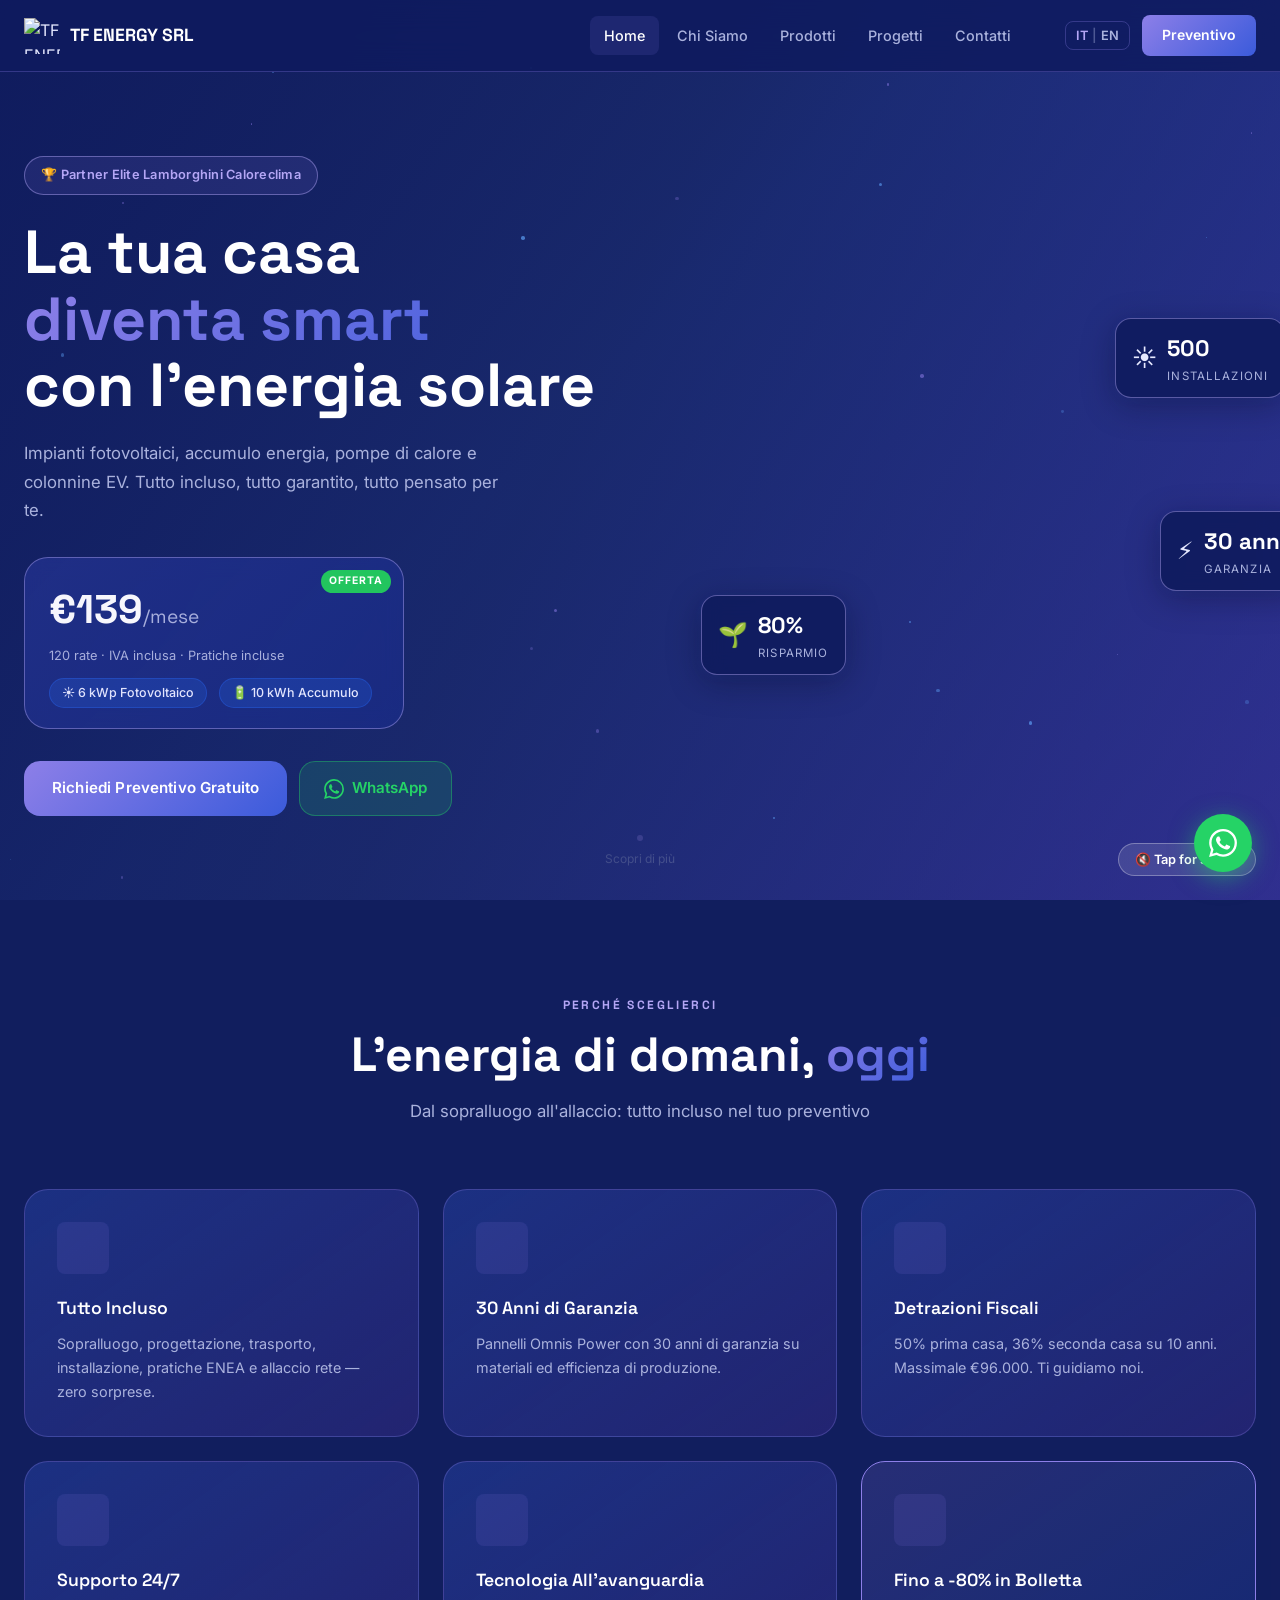
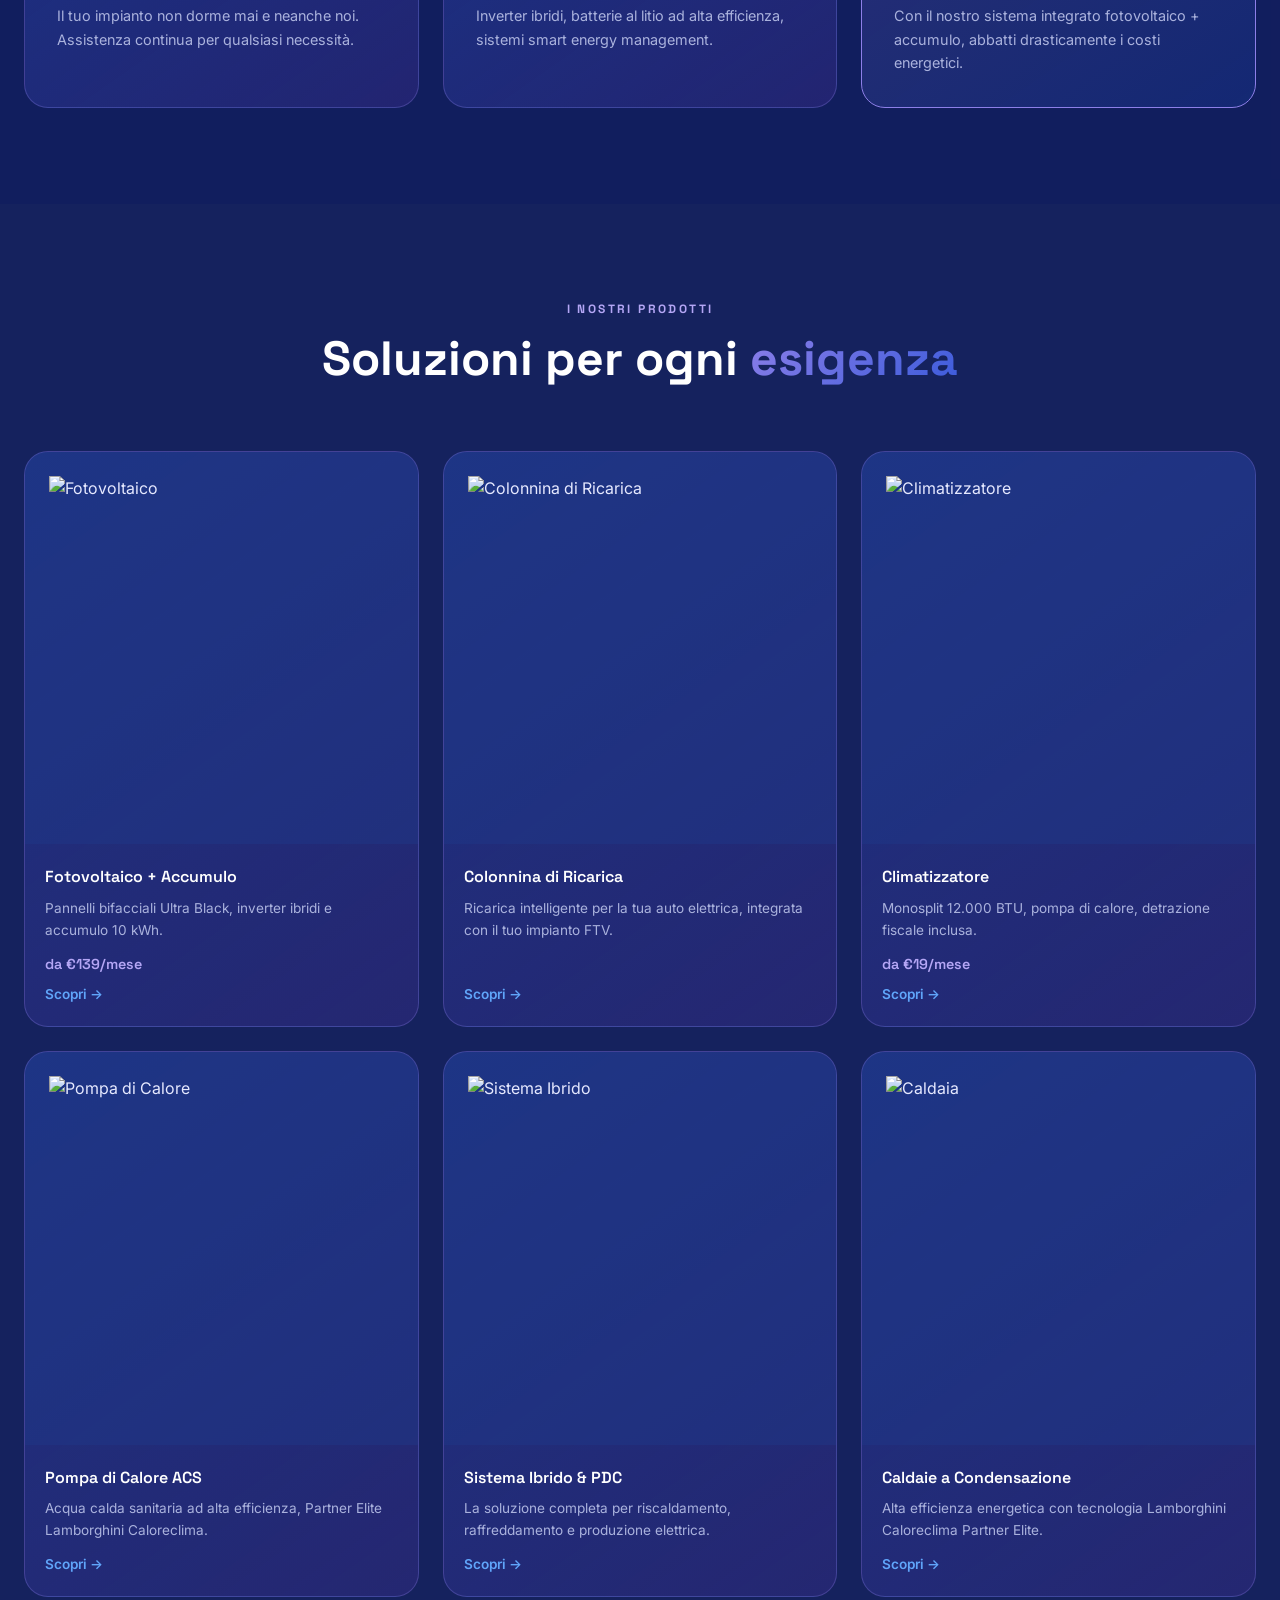
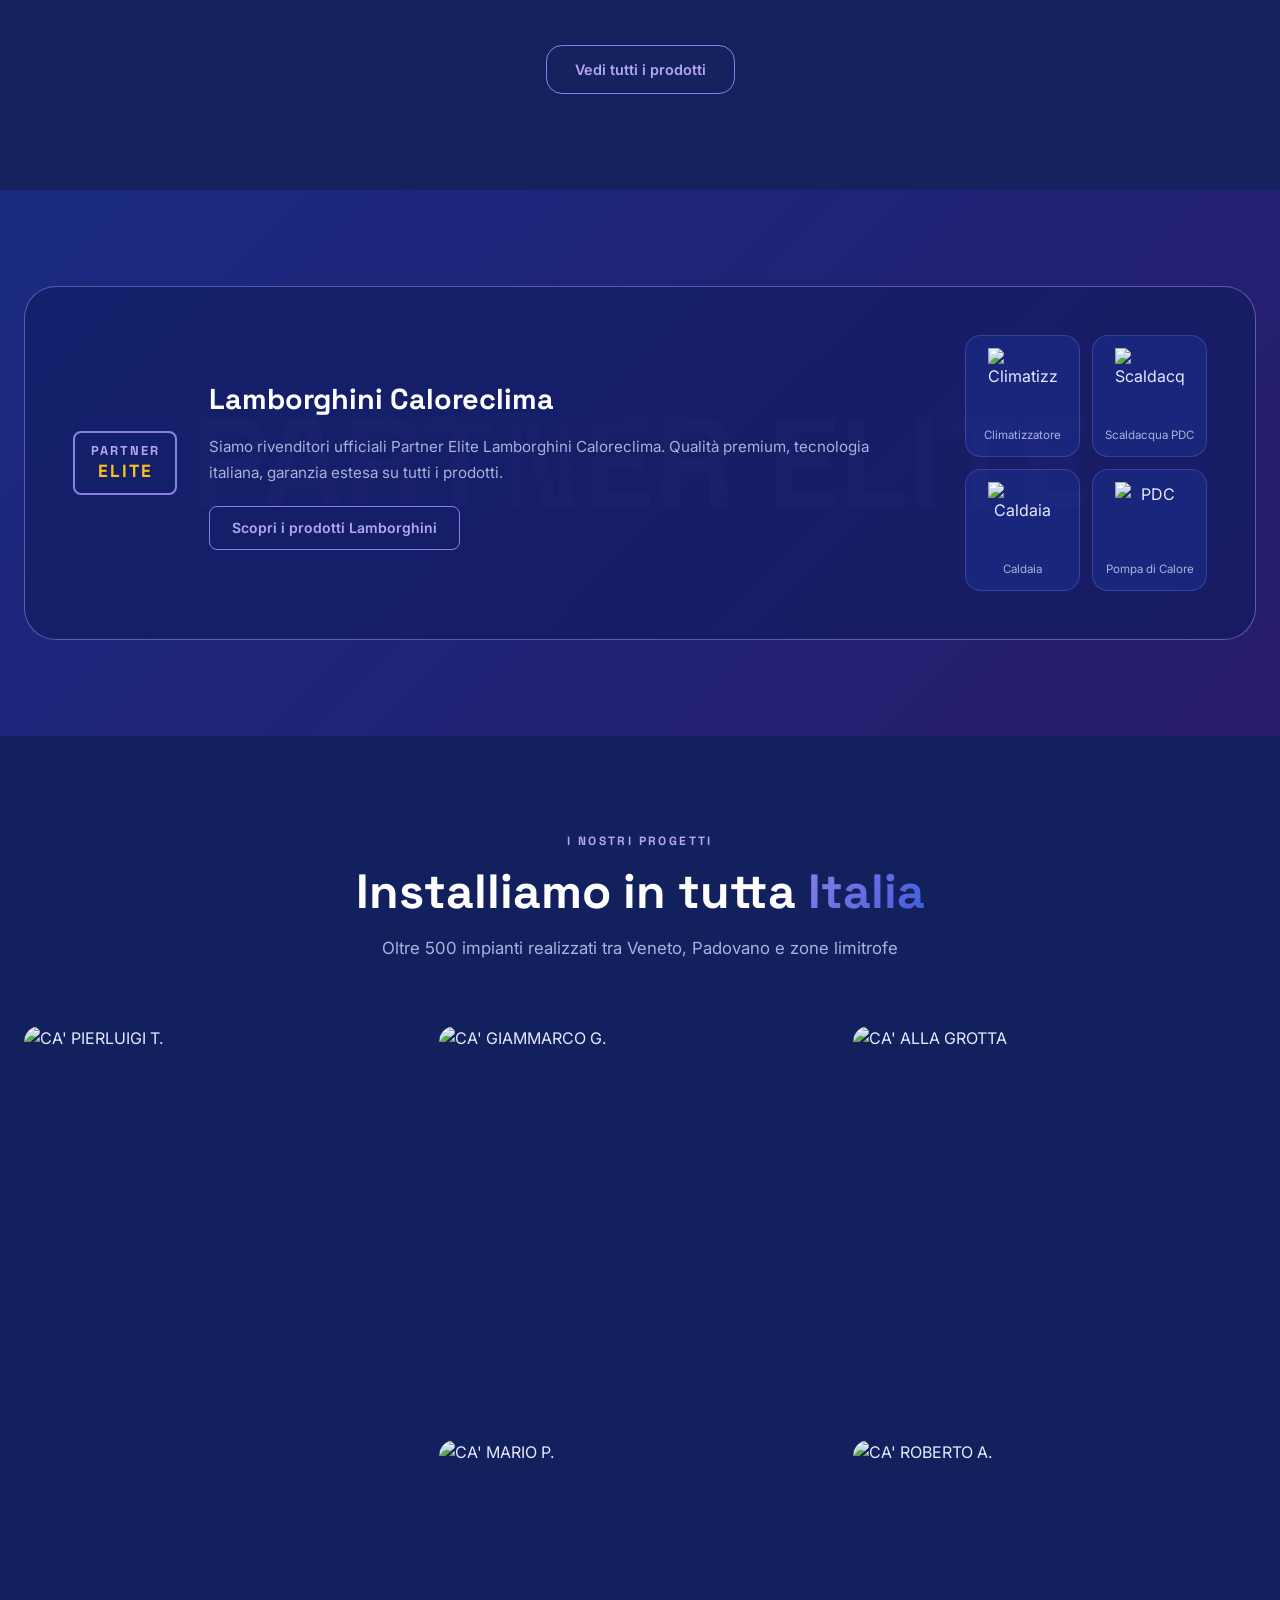
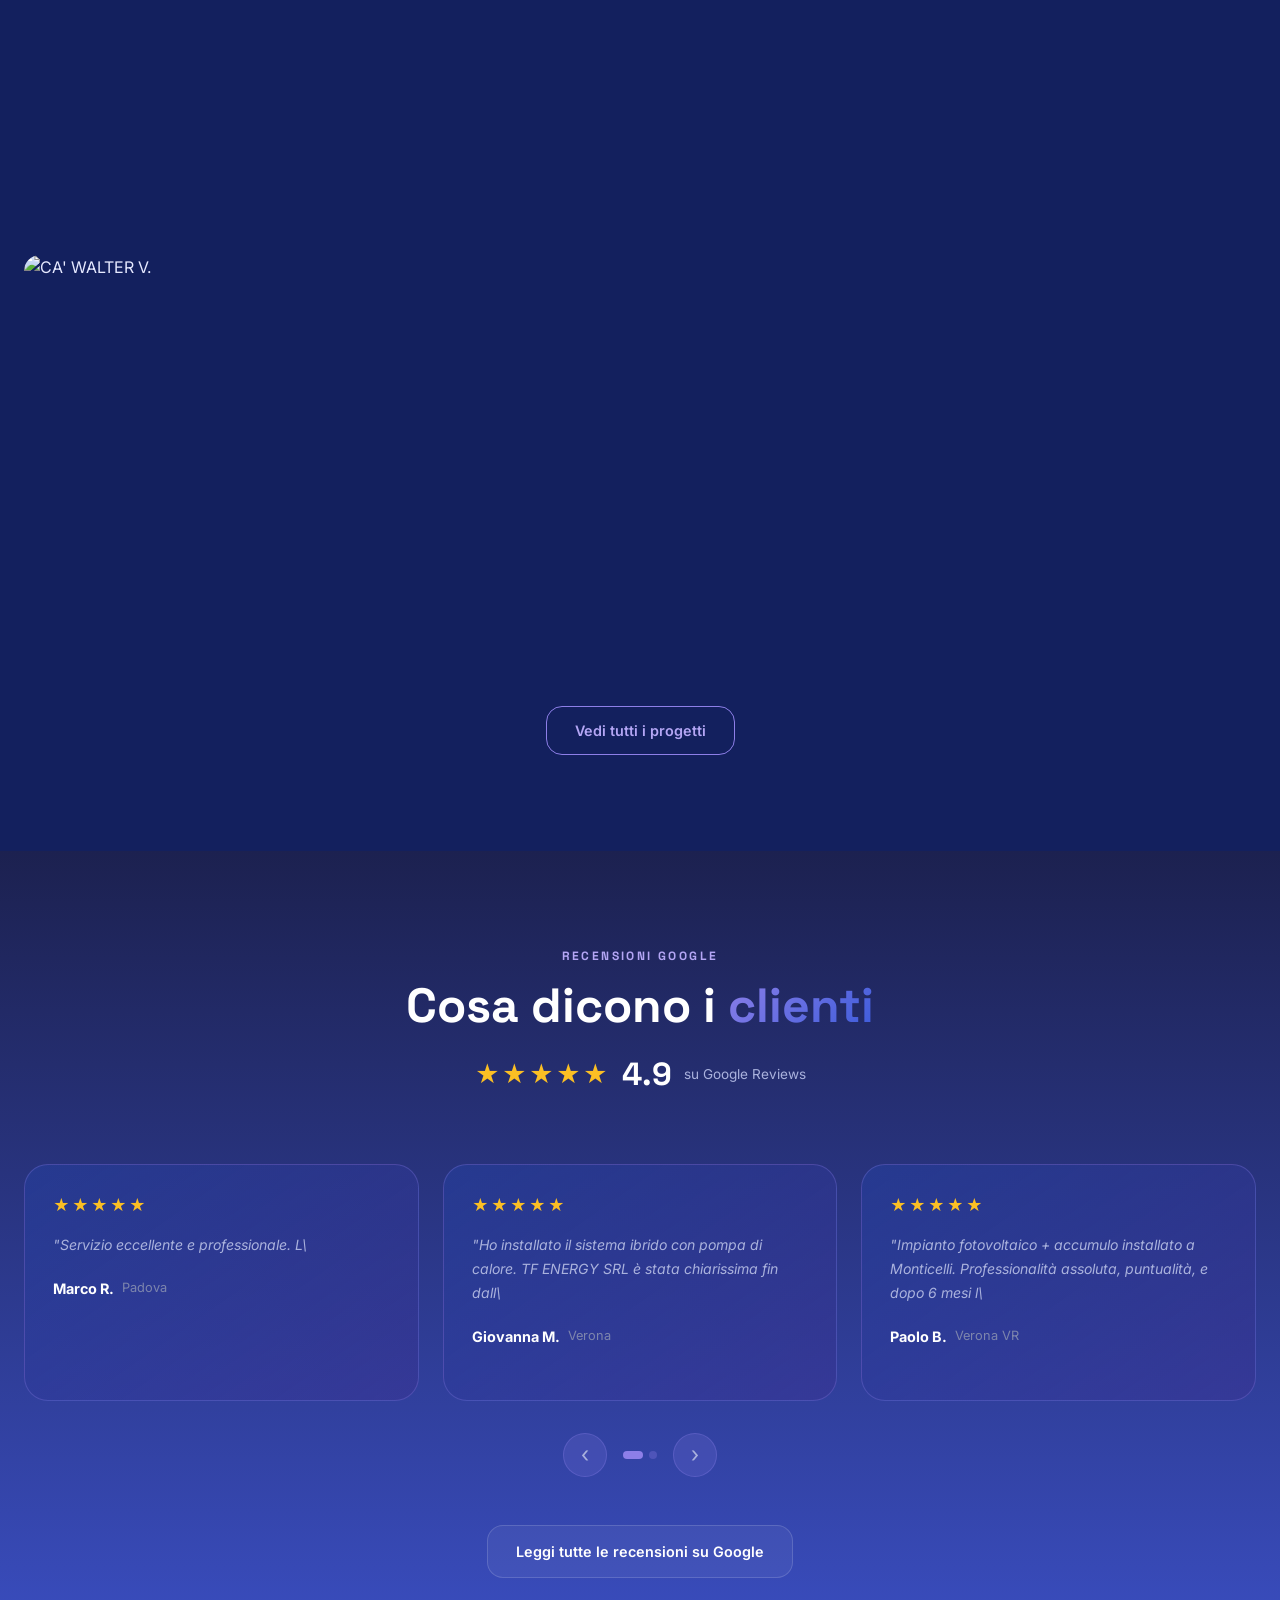
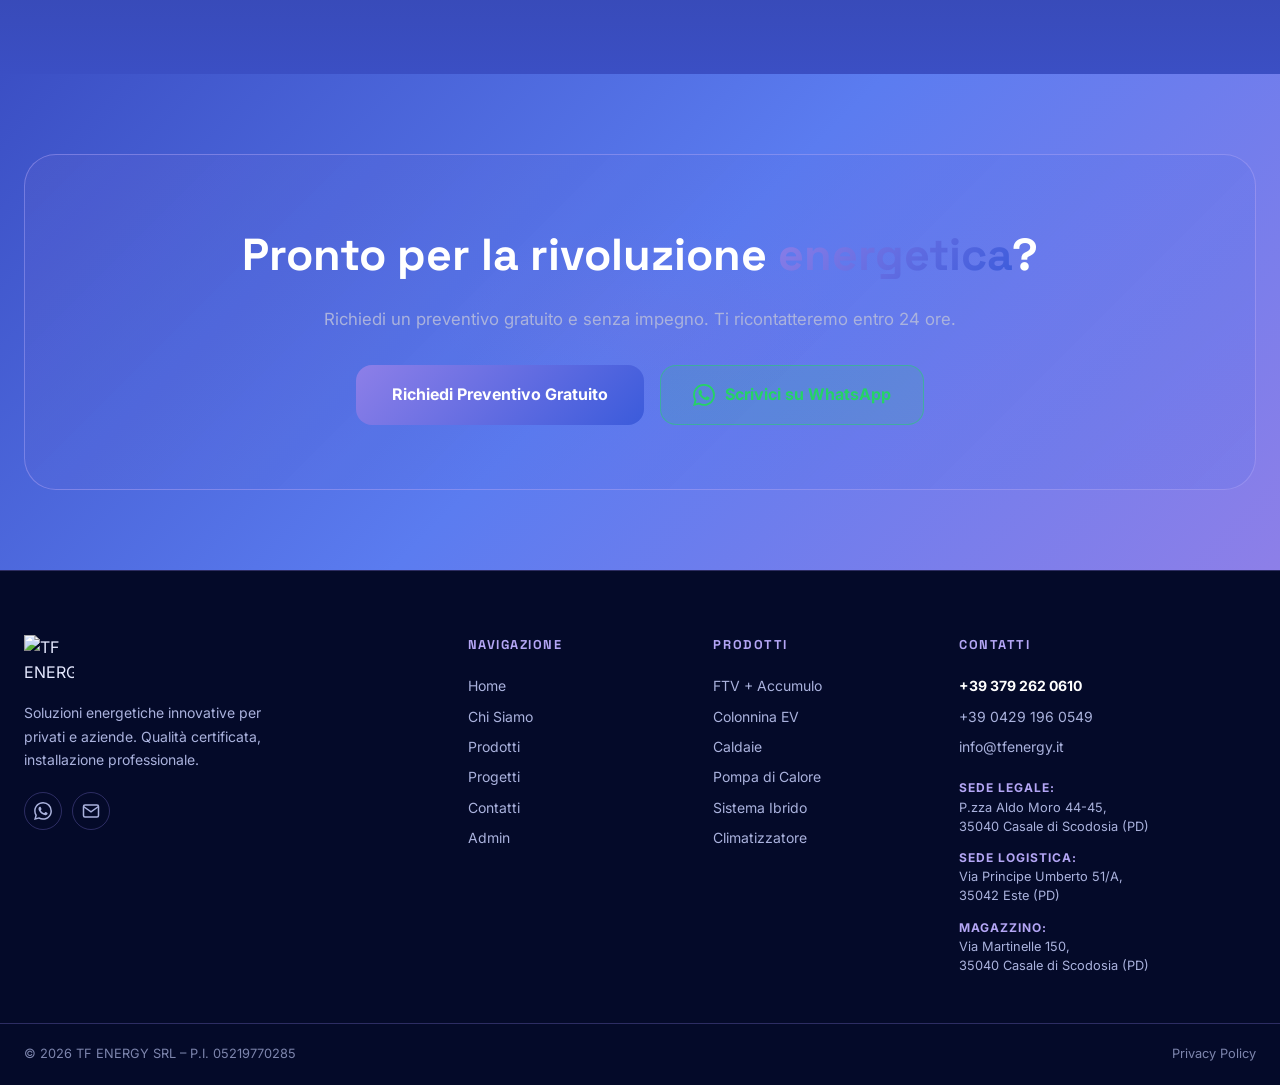
==== index.html @ 6ce2ef59 "Upload website files" ====
<!DOCTYPE html>
<html lang="it">
<head>
<meta charset="UTF-8"/>
<meta name="viewport" content="width=device-width,initial-scale=1"/>
<title>TF ENERGY SRL – Fotovoltaico & Smart Home</title>
<meta name="description" content="TF ENERGY SRL – Impianti fotovoltaici, accumulo energia, pompe di calore, colonnine di ricarica e soluzioni smart home. Partner Elite Lamborghini Caloreclima."/>
<link rel="preconnect" href="https://fonts.googleapis.com"/>
<link rel="preconnect" href="https://fonts.gstatic.com" crossorigin/>
<link href="https://fonts.googleapis.com/css2?family=Inter:wght@300;400;500;600;700;800;900&family=Space+Grotesk:wght@400;500;600;700&display=swap" rel="stylesheet"/>
<link rel="stylesheet" href="style.css"/>
<!-- Lucide Icons -->
<script src="https://unpkg.com/lucide@latest/dist/umd/lucide.min.js"></script>
</head>
<body>

<!-- ══════════════════════════════════
     LAUNCH ANIMATION OVERLAY
══════════════════════════════════ -->
<div id="launch-overlay">
  <video class="launch-video-bg" id="launch-video" src="assets/launch.mp4" autoplay muted loop playsinline></video>
  <div class="launch-inner">
    <div class="launch-logo-wrap">
      <img src="https://tfenergy.it/wp-content/uploads/2022/09/Logo_web_TF-APP-copy.png" alt="TF ENERGY SRL Logo" class="launch-logo"/>
    </div>
    <div class="launch-brand">TF ENERGY SRL</div>
    <div class="launch-tagline" id="launch-tagline">Energia. Innovazione. Futuro.</div>
    <div class="launch-progress-bar"><div class="launch-progress-fill" id="launch-fill"></div></div>
    <div class="launch-percent" id="launch-percent">0%</div>
    <div class="launch-particles" id="launch-particles"></div>
  </div>
</div>

<!-- ══════════════════════════════════
     NAVIGATION
══════════════════════════════════ -->
<header id="navbar">
  <nav class="nav-container">
    <a href="index.html" class="nav-logo">
      <img src="https://tfenergy.it/wp-content/uploads/2022/09/Logo_web_TF-APP-copy.png" alt="TF ENERGY SRL" class="nav-logo-img"/>
      <span class="nav-logo-text">TF ENERGY SRL</span>
    </a>
    <div class="nav-links" id="nav-links">
      <a href="index.html" class="nav-link active" data-it="Home" data-en="Home">Home</a>
      <a href="about.html" class="nav-link" data-it="Chi Siamo" data-en="About Us">Chi Siamo</a>
      <div class="nav-dropdown">
        <a class="nav-link dropdown-trigger" data-it="Prodotti" data-en="Products">Prodotti <span class="caret">▾</span></a>
        <div class="dropdown-menu">
          <a href="products.html#fotovoltaico" data-it="FTV + Accumulatore" data-en="Solar + Storage">FTV + Accumulatore</a>
          <a href="products.html#colonnina" data-it="Colonnina di Ricarica" data-en="EV Charger">Colonnina di Ricarica</a>
          <a href="products.html#caldaie" data-it="Caldaie Murali" data-en="Wall Boilers">Caldaie Murali</a>
          <a href="products.html#pompa" data-it="Pompa di Calore ACS" data-en="Heat Pump ACS">Pompa di Calore ACS</a>
          <a href="products.html#ibrido" data-it="Sistema Ibrido" data-en="Hybrid System">Sistema Ibrido</a>
          <a href="products.html#climatizzatore" data-it="Climatizzatore" data-en="Air Conditioning">Climatizzatore</a>
        </div>
      </div>
      <a href="projects.html" class="nav-link" data-it="Progetti" data-en="Projects">Progetti</a>
      <a href="contact.html" class="nav-link" data-it="Contatti" data-en="Contact">Contatti</a>
    </div>
    <div class="nav-actions">
      <button class="lang-toggle" id="lang-toggle" title="Switch language">
        <span class="lang-it active">IT</span><span class="lang-sep">|</span><span class="lang-en">EN</span>
      </button>
      <a href="contact.html" class="btn-cta-nav" data-it="Preventivo" data-en="Get Quote">Preventivo</a>
      <button class="hamburger" id="hamburger" aria-label="Menu">
        <span></span><span></span><span></span>
      </button>
    </div>
  </nav>
</header>

<!-- ══════════════════════════════════
     HERO SECTION
══════════════════════════════════ -->
<section class="hero" id="hero">
  <video class="hero-video-bg" id="hero-video" src="assets/launch.mp4" autoplay loop muted playsinline></video>
  <div class="hero-video-overlay"></div>
  <button class="hero-sound-btn" id="hero-sound-btn">🔇 Tap for sound</button>
  <div class="hero-particles" id="hero-particles"></div>
  <div class="hero-grid">
    <div class="hero-content reveal-left">
      <div class="hero-badge" data-it="🏆 Partner Elite Lamborghini Caloreclima" data-en="🏆 Elite Partner Lamborghini Caloreclima">🏆 Partner Elite Lamborghini Caloreclima</div>
      <h1 class="hero-title">
        <span class="hero-title-line" data-it="La tua casa" data-en="Your home">La tua casa</span>
        <span class="hero-title-accent" data-it="diventa smart" data-en="goes smart">diventa smart</span>
        <span class="hero-title-line" data-it="con l'energia solare" data-en="with solar energy">con l'energia solare</span>
      </h1>
      <p class="hero-desc" data-it="Impianti fotovoltaici, accumulo energia, pompe di calore e colonnine EV. Tutto incluso, tutto garantito, tutto pensato per te." data-en="Solar systems, energy storage, heat pumps and EV chargers. All included, all guaranteed, all designed for you.">
        Impianti fotovoltaici, accumulo energia, pompe di calore e colonnine EV. Tutto incluso, tutto garantito, tutto pensato per te.
      </p>
      <div class="hero-price-card reveal-up">
        <div class="price-badge" data-it="OFFERTA" data-en="OFFER">OFFERTA</div>
        <div class="price-main">€139<span>/mese</span></div>
        <div class="price-sub" data-it="120 rate · IVA inclusa · Pratiche incluse" data-en="120 installments · VAT included · Paperwork included">120 rate · IVA inclusa · Pratiche incluse</div>
        <div class="price-features">
          <span>☀️ 6 kWp Fotovoltaico</span>
          <span>🔋 10 kWh Accumulo</span>
        </div>
      </div>
      <div class="hero-buttons">
        <a href="contact.html" class="btn-primary" data-it="Richiedi Preventivo Gratuito" data-en="Get Free Quote">Richiedi Preventivo Gratuito</a>
        <a href="https://wa.me/393792620610?text=Ciao,%20vorrei%20informazioni%20sui%20vostri%20prodotti" target="_blank" class="btn-whatsapp">
          <svg width="20" height="20" viewBox="0 0 24 24" fill="currentColor"><path d="M17.472 14.382c-.297-.149-1.758-.867-2.03-.967-.273-.099-.471-.148-.67.15-.197.297-.767.966-.94 1.164-.173.199-.347.223-.644.075-.297-.15-1.255-.463-2.39-1.475-.883-.788-1.48-1.761-1.653-2.059-.173-.297-.018-.458.13-.606.134-.133.298-.347.446-.52.149-.174.198-.298.298-.497.099-.198.05-.371-.025-.52-.075-.149-.669-1.612-.916-2.207-.242-.579-.487-.5-.669-.51-.173-.008-.371-.01-.57-.01-.198 0-.52.074-.792.372-.272.297-1.04 1.016-1.04 2.479 0 1.462 1.065 2.875 1.213 3.074.149.198 2.096 3.2 5.077 4.487.709.306 1.262.489 1.694.625.712.227 1.36.195 1.871.118.571-.085 1.758-.719 2.006-1.413.248-.694.248-1.289.173-1.413-.074-.124-.272-.198-.57-.347m-5.421 7.403h-.004a9.87 9.87 0 01-5.031-1.378l-.361-.214-3.741.982.998-3.648-.235-.374a9.86 9.86 0 01-1.51-5.26c.001-5.45 4.436-9.884 9.888-9.884 2.64 0 5.122 1.03 6.988 2.898a9.825 9.825 0 012.893 6.994c-.003 5.45-4.437 9.884-9.885 9.884m8.413-18.297A11.815 11.815 0 0012.05 0C5.495 0 .16 5.335.157 11.892c0 2.096.547 4.142 1.588 5.945L.057 24l6.305-1.654a11.882 11.882 0 005.683 1.448h.005c6.554 0 11.89-5.335 11.893-11.893a11.821 11.821 0 00-3.48-8.413z"/></svg>
          <span data-it="WhatsApp" data-en="WhatsApp">WhatsApp</span>
        </a>
      </div>
    </div>
    <div class="hero-visual reveal-right">
      <div class="smart-house-container">
        <!-- Floating stat cards over the video -->
        <div class="stat-float stat-float-1 reveal-up" style="animation-delay:0.3s">
          <span class="sf-icon">☀️</span>
          <div><div class="sf-val" data-count="500">0</div><div class="sf-label" data-it="Installazioni" data-en="Installations">Installazioni</div></div>
        </div>
        <div class="stat-float stat-float-2 reveal-up" style="animation-delay:0.5s">
          <span class="sf-icon">⚡</span>
          <div><div class="sf-val" data-count="30" data-suffix=" anni">0</div><div class="sf-label" data-it="Garanzia" data-en="Warranty">Garanzia</div></div>
        </div>
        <div class="stat-float stat-float-3 reveal-up" style="animation-delay:0.7s">
          <span class="sf-icon">🌱</span>
          <div><div class="sf-val" data-count="80" data-suffix="%">0</div><div class="sf-label" data-it="Risparmio" data-en="Savings">Risparmio</div></div>
        </div>
      </div>
    </div>
  </div>
  <!-- Scroll indicator -->
  <div class="scroll-hint">
    <div class="scroll-dot"></div>
    <span data-it="Scopri di più" data-en="Discover more">Scopri di più</span>
  </div>
</section>

<!-- ══════════════════════════════════
     WHY TF ENERGY
══════════════════════════════════ -->
<section class="section why-section" id="why">
  <div class="container">
    <div class="section-header reveal-up">
      <div class="section-eyebrow" data-it="PERCHÉ SCEGLIERCI" data-en="WHY CHOOSE US">PERCHÉ SCEGLIERCI</div>
      <h2 class="section-title" data-it="L'energia di domani, <span class='accent'>oggi</span>" data-en="Tomorrow's energy, <span class='accent'>today</span>">L'energia di domani, <span class="accent">oggi</span></h2>
      <p class="section-sub" data-it="Dal sopralluogo all'allaccio: tutto incluso nel tuo preventivo" data-en="From site survey to connection: everything included in your quote">Dal sopralluogo all'allaccio: tutto incluso nel tuo preventivo</p>
    </div>
    <div class="why-grid">
      <div class="why-card reveal-up" style="animation-delay:0.1s">
        <div class="why-icon-wrap"><i data-lucide="shield-check" class="why-icon"></i></div>
        <h3 data-it="Tutto Incluso" data-en="All Inclusive">Tutto Incluso</h3>
        <p data-it="Sopralluogo, progettazione, trasporto, installazione, pratiche ENEA e allaccio rete — zero sorprese." data-en="Site survey, design, transport, installation, ENEA paperwork and grid connection — zero surprises.">Sopralluogo, progettazione, trasporto, installazione, pratiche ENEA e allaccio rete — zero sorprese.</p>
      </div>
      <div class="why-card reveal-up" style="animation-delay:0.2s">
        <div class="why-icon-wrap"><i data-lucide="award" class="why-icon"></i></div>
        <h3 data-it="30 Anni di Garanzia" data-en="30-Year Warranty">30 Anni di Garanzia</h3>
        <p data-it="Pannelli Omnis Power con 30 anni di garanzia su materiali ed efficienza di produzione." data-en="Omnis Power panels with 30-year warranty on materials and production efficiency.">Pannelli Omnis Power con 30 anni di garanzia su materiali ed efficienza di produzione.</p>
      </div>
      <div class="why-card reveal-up" style="animation-delay:0.3s">
        <div class="why-icon-wrap"><i data-lucide="percent" class="why-icon"></i></div>
        <h3 data-it="Detrazioni Fiscali" data-en="Tax Deductions">Detrazioni Fiscali</h3>
        <p data-it="50% prima casa, 36% seconda casa su 10 anni. Massimale €96.000. Ti guidiamo noi." data-en="50% first home, 36% second home over 10 years. Maximum €96,000. We guide you through it.">50% prima casa, 36% seconda casa su 10 anni. Massimale €96.000. Ti guidiamo noi.</p>
      </div>
      <div class="why-card reveal-up" style="animation-delay:0.4s">
        <div class="why-icon-wrap"><i data-lucide="headphones" class="why-icon"></i></div>
        <h3 data-it="Supporto 24/7" data-en="24/7 Support">Supporto 24/7</h3>
        <p data-it="Il tuo impianto non dorme mai e neanche noi. Assistenza continua per qualsiasi necessità." data-en="Your system never sleeps and neither do we. Continuous support for any need.">Il tuo impianto non dorme mai e neanche noi. Assistenza continua per qualsiasi necessità.</p>
      </div>
      <div class="why-card reveal-up" style="animation-delay:0.5s">
        <div class="why-icon-wrap"><i data-lucide="zap" class="why-icon"></i></div>
        <h3 data-it="Tecnologia All'avanguardia" data-en="Cutting-Edge Technology">Tecnologia All'avanguardia</h3>
        <p data-it="Inverter ibridi, batterie al litio ad alta efficienza, sistemi smart energy management." data-en="Hybrid inverters, high-efficiency lithium batteries, smart energy management systems.">Inverter ibridi, batterie al litio ad alta efficienza, sistemi smart energy management.</p>
      </div>
      <div class="why-card why-card-highlight reveal-up" style="animation-delay:0.6s">
        <div class="why-icon-wrap"><i data-lucide="trending-down" class="why-icon"></i></div>
        <h3 data-it="Fino a -80% in Bolletta" data-en="Up to -80% on Bills">Fino a -80% in Bolletta</h3>
        <p data-it="Con il nostro sistema integrato fotovoltaico + accumulo, abbatti drasticamente i costi energetici." data-en="With our integrated solar + storage system, drastically reduce your energy costs.">Con il nostro sistema integrato fotovoltaico + accumulo, abbatti drasticamente i costi energetici.</p>
      </div>
    </div>
  </div>
</section>

<!-- ══════════════════════════════════
     PRODUCTS PREVIEW
══════════════════════════════════ -->
<section class="section products-preview" id="products-preview">
  <div class="container">
    <div class="section-header reveal-up">
      <div class="section-eyebrow" data-it="I NOSTRI PRODOTTI" data-en="OUR PRODUCTS">I NOSTRI PRODOTTI</div>
      <h2 class="section-title" data-it="Soluzioni per ogni <span class='accent'>esigenza</span>" data-en="Solutions for every <span class='accent'>need</span>">Soluzioni per ogni <span class="accent">esigenza</span></h2>
    </div>
    <div class="products-grid">
      <a href="products.html#fotovoltaico" class="prod-card reveal-up" style="animation-delay:0.1s">
        <div class="prod-img-wrap">
          <img src="https://tfenergy.it/wp-content/uploads/2022/08/3-2.png" alt="Fotovoltaico" loading="lazy"/>
        </div>
        <div class="prod-body">
          <h3 data-it="Fotovoltaico + Accumulo" data-en="Solar + Storage">Fotovoltaico + Accumulo</h3>
          <p data-it="Pannelli bifacciali Ultra Black, inverter ibridi e accumulo 10 kWh." data-en="Bifacial Ultra Black panels, hybrid inverters and 10 kWh storage.">Pannelli bifacciali Ultra Black, inverter ibridi e accumulo 10 kWh.</p>
          <div class="prod-price">da €139/mese</div>
          <span class="prod-link" data-it="Scopri →" data-en="Discover →">Scopri →</span>
        </div>
      </a>
      <a href="products.html#colonnina" class="prod-card reveal-up" style="animation-delay:0.2s">
        <div class="prod-img-wrap">
          <img src="https://tfenergy.it/wp-content/uploads/2022/08/1-1.png" alt="Colonnina di Ricarica" loading="lazy"/>
        </div>
        <div class="prod-body">
          <h3 data-it="Colonnina di Ricarica" data-en="EV Charger">Colonnina di Ricarica</h3>
          <p data-it="Ricarica intelligente per la tua auto elettrica, integrata con il tuo impianto FTV." data-en="Smart charging for your electric car, integrated with your solar system.">Ricarica intelligente per la tua auto elettrica, integrata con il tuo impianto FTV.</p>
          <span class="prod-link" data-it="Scopri →" data-en="Discover →">Scopri →</span>
        </div>
      </a>
      <a href="products.html#climatizzatore" class="prod-card reveal-up" style="animation-delay:0.3s">
        <div class="prod-img-wrap">
          <img src="https://tfenergy.it/wp-content/uploads/2025/10/GRAFICA-SOLO-IMMAGINI-QUADRATO-3-1-768x768.png" alt="Climatizzatore" loading="lazy"/>
        </div>
        <div class="prod-body">
          <h3 data-it="Climatizzatore" data-en="Air Conditioning">Climatizzatore</h3>
          <p data-it="Monosplit 12.000 BTU, pompa di calore, detrazione fiscale inclusa." data-en="12,000 BTU monosplit, heat pump, tax deduction included.">Monosplit 12.000 BTU, pompa di calore, detrazione fiscale inclusa.</p>
          <div class="prod-price">da €19/mese</div>
          <span class="prod-link" data-it="Scopri →" data-en="Discover →">Scopri →</span>
        </div>
      </a>
      <a href="products.html#pompa" class="prod-card reveal-up" style="animation-delay:0.4s">
        <div class="prod-img-wrap">
          <img src="https://tfenergy.it/wp-content/uploads/2022/08/6-1.png" alt="Pompa di Calore" loading="lazy"/>
        </div>
        <div class="prod-body">
          <h3 data-it="Pompa di Calore ACS" data-en="Heat Pump ACS">Pompa di Calore ACS</h3>
          <p data-it="Acqua calda sanitaria ad alta efficienza, Partner Elite Lamborghini Caloreclima." data-en="High-efficiency domestic hot water, Elite Partner Lamborghini Caloreclima.">Acqua calda sanitaria ad alta efficienza, Partner Elite Lamborghini Caloreclima.</p>
          <span class="prod-link" data-it="Scopri →" data-en="Discover →">Scopri →</span>
        </div>
      </a>
      <a href="products.html#ibrido" class="prod-card reveal-up" style="animation-delay:0.5s">
        <div class="prod-img-wrap">
          <img src="https://tfenergy.it/wp-content/uploads/2022/08/7-1.png" alt="Sistema Ibrido" loading="lazy"/>
        </div>
        <div class="prod-body">
          <h3 data-it="Sistema Ibrido & PDC" data-en="Hybrid System & HPC">Sistema Ibrido & PDC</h3>
          <p data-it="La soluzione completa per riscaldamento, raffreddamento e produzione elettrica." data-en="The complete solution for heating, cooling and electricity generation.">La soluzione completa per riscaldamento, raffreddamento e produzione elettrica.</p>
          <span class="prod-link" data-it="Scopri →" data-en="Discover →">Scopri →</span>
        </div>
      </a>
      <a href="products.html#caldaie" class="prod-card reveal-up" style="animation-delay:0.6s">
        <div class="prod-img-wrap">
          <img src="https://tfenergy.it/wp-content/uploads/2025/12/5-1024x1024.png" alt="Caldaia" loading="lazy"/>
        </div>
        <div class="prod-body">
          <h3 data-it="Caldaie a Condensazione" data-en="Condensing Boilers">Caldaie a Condensazione</h3>
          <p data-it="Alta efficienza energetica con tecnologia Lamborghini Caloreclima Partner Elite." data-en="High energy efficiency with Lamborghini Caloreclima Elite Partner technology.">Alta efficienza energetica con tecnologia Lamborghini Caloreclima Partner Elite.</p>
          <span class="prod-link" data-it="Scopri →" data-en="Discover →">Scopri →</span>
        </div>
      </a>
    </div>
    <div class="section-cta reveal-up">
      <a href="products.html" class="btn-secondary" data-it="Vedi tutti i prodotti" data-en="See all products">Vedi tutti i prodotti</a>
    </div>
  </div>
</section>

<!-- ══════════════════════════════════
     PARTNER ELITE LAMBORGHINI
══════════════════════════════════ -->
<section class="section partner-section" id="partner">
  <div class="container">
    <div class="partner-banner reveal-up">
      <div class="partner-left">
        <div class="partner-badge-big">PARTNER<br/><span>ELITE</span></div>
        <div class="partner-text">
          <h2 data-it="Lamborghini Caloreclima" data-en="Lamborghini Caloreclima">Lamborghini Caloreclima</h2>
          <p data-it="Siamo rivenditori ufficiali Partner Elite Lamborghini Caloreclima. Qualità premium, tecnologia italiana, garanzia estesa su tutti i prodotti." data-en="We are official Elite Partner dealers for Lamborghini Caloreclima. Premium quality, Italian technology, extended warranty on all products.">Siamo rivenditori ufficiali Partner Elite Lamborghini Caloreclima. Qualità premium, tecnologia italiana, garanzia estesa su tutti i prodotti.</p>
          <a href="products.html" class="btn-outline" data-it="Scopri i prodotti Lamborghini" data-en="Discover Lamborghini products">Scopri i prodotti Lamborghini</a>
        </div>
      </div>
      <div class="partner-products-mini">
        <div class="pm-card"><img src="https://tfenergy.it/wp-content/uploads/2025/10/GRAFICA-SOLO-IMMAGINI-QUADRATO-3-1.png" alt="Climatizzatore"/><span data-it="Climatizzatore" data-en="A/C">Climatizzatore</span></div>
        <div class="pm-card"><img src="https://tfenergy.it/wp-content/uploads/2025/12/11-1024x1024.png" alt="Scaldacqua"/><span data-it="Scaldacqua PDC" data-en="Heat Pump WH">Scaldacqua PDC</span></div>
        <div class="pm-card"><img src="https://tfenergy.it/wp-content/uploads/2025/12/5-1024x1024.png" alt="Caldaia"/><span data-it="Caldaia" data-en="Boiler">Caldaia</span></div>
        <div class="pm-card"><img src="https://tfenergy.it/wp-content/uploads/2025/12/6-300x300.png" alt="PDC"/><span data-it="Pompa di Calore" data-en="Heat Pump">Pompa di Calore</span></div>
      </div>
    </div>
  </div>
</section>

<!-- ══════════════════════════════════
     PROJECTS PREVIEW
══════════════════════════════════ -->
<section class="section projects-section" id="projects-preview">
  <div class="container">
    <div class="section-header reveal-up">
      <div class="section-eyebrow" data-it="I NOSTRI PROGETTI" data-en="OUR PROJECTS">I NOSTRI PROGETTI</div>
      <h2 class="section-title" data-it="Installiamo in tutta <span class='accent'>Italia</span>" data-en="We install all across <span class='accent'>Italy</span>">Installiamo in tutta <span class="accent">Italia</span></h2>
      <p class="section-sub" data-it="Oltre 500 impianti realizzati tra Veneto, Padovano e zone limitrofe" data-en="Over 500 installations across Veneto, Padua area and surroundings">Oltre 500 impianti realizzati tra Veneto, Padovano e zone limitrofe</p>
    </div>
    <div class="projects-mosaic reveal-up">
      <div class="proj-item proj-big">
        <img src="https://tfenergy.it/wp-content/uploads/2025/10/3-300x300.png" alt="CA' PIERLUIGI T."/>
        <div class="proj-overlay"><span>CA' PIERLUIGI T.</span><small>Villa Estense PD</small></div>
      </div>
      <div class="proj-item">
        <img src="https://tfenergy.it/wp-content/uploads/2025/10/2-300x300.png" alt="CA' GIAMMARCO G."/>
        <div class="proj-overlay"><span>CA' GIAMMARCO G.</span><small>Sant'Ambrogio VR</small></div>
      </div>
      <div class="proj-item">
        <img src="https://tfenergy.it/wp-content/uploads/2025/10/16-300x300.png" alt="CA' ALLA GROTTA"/>
        <div class="proj-overlay"><span>CA' ALLA GROTTA</span><small>Nanto VI</small></div>
      </div>
      <div class="proj-item">
        <img src="https://tfenergy.it/wp-content/uploads/2025/10/14-300x300.png" alt="CA' MARIO P."/>
        <div class="proj-overlay"><span>CA' MARIO P.</span><small>Verona</small></div>
      </div>
      <div class="proj-item">
        <img src="https://tfenergy.it/wp-content/uploads/2025/10/13-300x300.png" alt="CA' ROBERTO A."/>
        <div class="proj-overlay"><span>CA' ROBERTO A.</span><small>Roverè Veronese VR</small></div>
      </div>
      <div class="proj-item">
        <img src="https://tfenergy.it/wp-content/uploads/2025/10/12-300x300.png" alt="CA' WALTER V."/>
        <div class="proj-overlay"><span>CA' WALTER V.</span><small>Ranfolina PD</small></div>
      </div>
    </div>
    <div class="section-cta reveal-up">
      <a href="projects.html" class="btn-secondary" data-it="Vedi tutti i progetti" data-en="See all projects">Vedi tutti i progetti</a>
    </div>
  </div>
</section>

<!-- ══════════════════════════════════
     REVIEWS SECTION
══════════════════════════════════ -->
<section class="section reviews-section" id="reviews">
  <div class="container">
    <div class="section-header reveal-up">
      <div class="section-eyebrow" data-it="RECENSIONI GOOGLE" data-en="GOOGLE REVIEWS">RECENSIONI GOOGLE</div>
      <h2 class="section-title" data-it="Cosa dicono i <span class='accent'>clienti</span>" data-en="What <span class='accent'>customers</span> say">Cosa dicono i <span class="accent">clienti</span></h2>
      <div class="rating-summary">
        <div class="rating-stars">★★★★★</div>
        <div class="rating-score">4.9</div>
        <div class="rating-count" data-it="su Google Reviews" data-en="on Google Reviews">su Google Reviews</div>
      </div>
    </div>
    <div class="reviews-slider reveal-up">
      <div class="reviews-track" id="reviews-track">
        <div class="review-card">
          <div class="rev-stars">★★★★★</div>
          <p data-it='"Servizio eccellente e professionale. L\'installazione è stata completata in un giorno, tutto pulito e ordinato. Risparmio in bolletta notevole già dal primo mese. Altamente consigliato!"' data-en='"Excellent and professional service. Installation completed in one day, everything clean and tidy. Significant bill savings from the first month. Highly recommended!"'>"Servizio eccellente e professionale. L'installazione è stata completata in un giorno, tutto pulito e ordinato. Risparmio in bolletta notevole già dal primo mese. Altamente consigliato!"</p>
          <div class="rev-author"><strong>Marco R.</strong><span>Padova</span></div>
        </div>
        <div class="review-card">
          <div class="rev-stars">★★★★★</div>
          <p data-it='"Ho installato il sistema ibrido con pompa di calore. TF ENERGY SRL è stata chiarissima fin dall\'inizio, nessuna sorpresa di costo. Il personale è competente e gentile. 5 stelle meritate!"' data-en='"I installed the hybrid heat pump system. TF ENERGY SRL was crystal clear from the start, no cost surprises. Staff is competent and kind. 5 stars well deserved!"'>"Ho installato il sistema ibrido con pompa di calore. TF ENERGY SRL è stata chiarissima fin dall'inizio, nessuna sorpresa di costo. Il personale è competente e gentile. 5 stelle meritate!"</p>
          <div class="rev-author"><strong>Giovanna M.</strong><span>Verona</span></div>
        </div>
        <div class="review-card">
          <div class="rev-stars">★★★★★</div>
          <p data-it='"Impianto fotovoltaico + accumulo installato a Monticelli. Professionalità assoluta, puntualità, e dopo 6 mesi l\'impianto produce esattamente come promesso. Consigliatissimi!"' data-en='"Solar + storage system installed at Monticelli. Absolute professionalism, punctuality, and after 6 months the system produces exactly as promised. Highly recommended!"'>"Impianto fotovoltaico + accumulo installato a Monticelli. Professionalità assoluta, puntualità, e dopo 6 mesi l'impianto produce esattamente come promesso. Consigliatissimi!"</p>
          <div class="rev-author"><strong>Paolo B.</strong><span>Verona VR</span></div>
        </div>
        <div class="review-card">
          <div class="rev-stars">★★★★★</div>
          <p data-it='"Colonnina di ricarica installata insieme al fotovoltaico. Ora carico l\'auto gratis con l\'energia del sole! Ottimo servizio pre e post vendita. Team molto preparato."' data-en='"EV charger installed together with solar. Now I charge my car for free with solar energy! Excellent pre and post-sale service. Very prepared team."'>"Colonnina di ricarica installata insieme al fotovoltaico. Ora carico l'auto gratis con l'energia del sole! Ottimo servizio pre e post vendita. Team molto preparato."</p>
          <div class="rev-author"><strong>Stefania C.</strong><span>Este PD</span></div>
        </div>
        <div class="review-card">
          <div class="rev-stars">★★★★★</div>
          <p data-it='"Sono Partner Elite Lamborghini Caloreclima e si vede: prodotti di qualità top, garanzie chiare e personale qualificato. La mia caldaia a condensazione funziona perfettamente."' data-en='"They are Elite Partners with Lamborghini Caloreclima and it shows: top quality products, clear warranties and qualified staff. My condensing boiler works perfectly."'>"Sono Partner Elite Lamborghini Caloreclima e si vede: prodotti di qualità top, garanzie chiare e personale qualificato. La mia caldaia a condensazione funziona perfettamente."</p>
          <div class="rev-author"><strong>Roberto F.</strong><span>Soave VR</span></div>
        </div>
        <div class="review-card">
          <div class="rev-stars">★★★★★</div>
          <p data-it='"Preventivo rapido, prezzi trasparenti, installazione impeccabile. Ho già consigliato TF ENERGY SRL a tutti i miei vicini di casa. Il risparmio è reale e misurabile!"' data-en='"Fast quote, transparent prices, impeccable installation. I have already recommended TF ENERGY SRL to all my neighbors. The savings are real and measurable!"'>"Preventivo rapido, prezzi trasparenti, installazione impeccabile. Ho già consigliato TF ENERGY SRL a tutti i miei vicini di casa. Il risparmio è reale e misurabile!"</p>
          <div class="rev-author"><strong>Luca V.</strong><span>Ponso PD</span></div>
        </div>
      </div>
    </div>
    <div class="reviews-controls">
      <button class="rev-btn" id="rev-prev" aria-label="Previous">‹</button>
      <div class="rev-dots" id="rev-dots"></div>
      <button class="rev-btn" id="rev-next" aria-label="Next">›</button>
    </div>
    <div class="section-cta reveal-up">
      <a href="https://www.google.com/maps/search/TF+Energy+tfenergy.it" target="_blank" class="btn-google-review" data-it="Leggi tutte le recensioni su Google" data-en="Read all reviews on Google">
        <svg width="20" height="20" viewBox="0 0 24 24" fill="none"><path d="M22.56 12.25c0-.78-.07-1.53-.2-2.25H12v4.26h5.92c-.26 1.37-1.04 2.53-2.21 3.31v2.77h3.57c2.08-1.92 3.28-4.74 3.28-8.09z" fill="#4285F4"/><path d="M12 23c2.97 0 5.46-.98 7.28-2.66l-3.57-2.77c-.98.66-2.23 1.06-3.71 1.06-2.86 0-5.29-1.93-6.16-4.53H2.18v2.84C3.99 20.53 7.7 23 12 23z" fill="#34A853"/><path d="M5.84 14.09c-.22-.66-.35-1.36-.35-2.09s.13-1.43.35-2.09V7.07H2.18C1.43 8.55 1 10.22 1 12s.43 3.45 1.18 4.93l2.85-2.22.81-.62z" fill="#FBBC05"/><path d="M12 5.38c1.62 0 3.06.56 4.21 1.64l3.15-3.15C17.45 2.09 14.97 1 12 1 7.7 1 3.99 3.47 2.18 7.07l3.66 2.84c.87-2.6 3.3-4.53 6.16-4.53z" fill="#EA4335"/></svg>
        <span data-it="Leggi tutte le recensioni su Google" data-en="Read all reviews on Google">Leggi tutte le recensioni su Google</span>
      </a>
    </div>
  </div>
</section>


<!-- ══════════════════════════════════
     CTA SECTION
══════════════════════════════════ -->
<section class="section cta-section" id="cta">
  <div class="container">
    <div class="cta-box reveal-up">
      <div class="cta-glow"></div>
      <div class="cta-content">
        <h2 data-it="Pronto per la rivoluzione <span class='accent'>energetica</span>?" data-en="Ready for the <span class='accent'>energy</span> revolution?">Pronto per la rivoluzione <span class="accent">energetica</span>?</h2>
        <p data-it="Richiedi un preventivo gratuito e senza impegno. Ti ricontatteremo entro 24 ore." data-en="Request a free, no-obligation quote. We'll get back to you within 24 hours.">Richiedi un preventivo gratuito e senza impegno. Ti ricontatteremo entro 24 ore.</p>
        <div class="cta-buttons">
          <a href="contact.html" class="btn-primary-lg" data-it="Richiedi Preventivo Gratuito" data-en="Request Free Quote">Richiedi Preventivo Gratuito</a>
          <a href="https://wa.me/393792620610?text=Ciao%2C%20vorrei%20un%20preventivo%20gratuito" target="_blank" class="btn-whatsapp-lg">
            <svg width="22" height="22" viewBox="0 0 24 24" fill="currentColor"><path d="M17.472 14.382c-.297-.149-1.758-.867-2.03-.967-.273-.099-.471-.148-.67.15-.197.297-.767.966-.94 1.164-.173.199-.347.223-.644.075-.297-.15-1.255-.463-2.39-1.475-.883-.788-1.48-1.761-1.653-2.059-.173-.297-.018-.458.13-.606.134-.133.298-.347.446-.52.149-.174.198-.298.298-.497.099-.198.05-.371-.025-.52-.075-.149-.669-1.612-.916-2.207-.242-.579-.487-.5-.669-.51-.173-.008-.371-.01-.57-.01-.198 0-.52.074-.792.372-.272.297-1.04 1.016-1.04 2.479 0 1.462 1.065 2.875 1.213 3.074.149.198 2.096 3.2 5.077 4.487.709.306 1.262.489 1.694.625.712.227 1.36.195 1.871.118.571-.085 1.758-.719 2.006-1.413.248-.694.248-1.289.173-1.413-.074-.124-.272-.198-.57-.347m-5.421 7.403h-.004a9.87 9.87 0 01-5.031-1.378l-.361-.214-3.741.982.998-3.648-.235-.374a9.86 9.86 0 01-1.51-5.26c.001-5.45 4.436-9.884 9.888-9.884 2.64 0 5.122 1.03 6.988 2.898a9.825 9.825 0 012.893 6.994c-.003 5.45-4.437 9.884-9.885 9.884m8.413-18.297A11.815 11.815 0 0012.05 0C5.495 0 .16 5.335.157 11.892c0 2.096.547 4.142 1.588 5.945L.057 24l6.305-1.654a11.882 11.882 0 005.683 1.448h.005c6.554 0 11.89-5.335 11.893-11.893a11.821 11.821 0 00-3.48-8.413z"/></svg>
            <span data-it="Scrivici su WhatsApp" data-en="Chat on WhatsApp">Scrivici su WhatsApp</span>
          </a>
        </div>
      </div>
    </div>
  </div>
</section>

<!-- ══════════════════════════════════
     FOOTER
══════════════════════════════════ -->
<footer class="site-footer">
  <div class="footer-top">
    <div class="container footer-grid">
      <div class="footer-brand">
        <img src="https://tfenergy.it/wp-content/uploads/2022/09/Logo_web_TF-APP-copy.png" alt="TF ENERGY SRL" class="footer-logo"/>
        <p data-it="Soluzioni energetiche innovative per privati e aziende. Qualità certificata, installazione professionale." data-en="Innovative energy solutions for homes and businesses. Certified quality, professional installation.">Soluzioni energetiche innovative per privati e aziende. Qualità certificata, installazione professionale.</p>
        <div class="footer-social">
          <a href="https://wa.me/393792620610" target="_blank" aria-label="WhatsApp" class="social-icon">
            <svg width="18" height="18" viewBox="0 0 24 24" fill="currentColor"><path d="M17.472 14.382c-.297-.149-1.758-.867-2.03-.967-.273-.099-.471-.148-.67.15-.197.297-.767.966-.94 1.164-.173.199-.347.223-.644.075-.297-.15-1.255-.463-2.39-1.475-.883-.788-1.48-1.761-1.653-2.059-.173-.297-.018-.458.13-.606.134-.133.298-.347.446-.52.149-.174.198-.298.298-.497.099-.198.05-.371-.025-.52-.075-.149-.669-1.612-.916-2.207-.242-.579-.487-.5-.669-.51-.173-.008-.371-.01-.57-.01-.198 0-.52.074-.792.372-.272.297-1.04 1.016-1.04 2.479 0 1.462 1.065 2.875 1.213 3.074.149.198 2.096 3.2 5.077 4.487.709.306 1.262.489 1.694.625.712.227 1.36.195 1.871.118.571-.085 1.758-.719 2.006-1.413.248-.694.248-1.289.173-1.413-.074-.124-.272-.198-.57-.347m-5.421 7.403h-.004a9.87 9.87 0 01-5.031-1.378l-.361-.214-3.741.982.998-3.648-.235-.374a9.86 9.86 0 01-1.51-5.26c.001-5.45 4.436-9.884 9.888-9.884 2.64 0 5.122 1.03 6.988 2.898a9.825 9.825 0 012.893 6.994c-.003 5.45-4.437 9.884-9.885 9.884m8.413-18.297A11.815 11.815 0 0012.05 0C5.495 0 .16 5.335.157 11.892c0 2.096.547 4.142 1.588 5.945L.057 24l6.305-1.654a11.882 11.882 0 005.683 1.448h.005c6.554 0 11.89-5.335 11.893-11.893a11.821 11.821 0 00-3.48-8.413z"/></svg>
          </a>
          <a href="mailto:info@tfenergy.it" aria-label="Email" class="social-icon">
            <svg width="18" height="18" viewBox="0 0 24 24" fill="none" stroke="currentColor" stroke-width="2"><path d="M4 4h16c1.1 0 2 .9 2 2v12c0 1.1-.9 2-2 2H4c-1.1 0-2-.9-2-2V6c0-1.1.9-2 2-2z"/><polyline points="22,6 12,13 2,6"/></svg>
          </a>
        </div>
      </div>
      <div class="footer-nav-col">
        <h4 data-it="Navigazione" data-en="Navigation">Navigazione</h4>
        <a href="index.html" data-it="Home" data-en="Home">Home</a>
        <a href="about.html" data-it="Chi Siamo" data-en="About Us">Chi Siamo</a>
        <a href="products.html" data-it="Prodotti" data-en="Products">Prodotti</a>
        <a href="projects.html" data-it="Progetti" data-en="Projects">Progetti</a>
        <a href="contact.html" data-it="Contatti" data-en="Contacts">Contatti</a>
        <a href="admin.html" data-it="Admin" data-en="Admin">Admin</a>
      </div>
      <div class="footer-nav-col">
        <h4 data-it="Prodotti" data-en="Products">Prodotti</h4>
        <a href="products.html#fotovoltaico" data-it="FTV + Accumulo" data-en="Solar + Storage">FTV + Accumulo</a>
        <a href="products.html#colonnina" data-it="Colonnina EV" data-en="EV Charger">Colonnina EV</a>
        <a href="products.html#caldaie" data-it="Caldaie" data-en="Boilers">Caldaie</a>
        <a href="products.html#pompa" data-it="Pompa di Calore" data-en="Heat Pump">Pompa di Calore</a>
        <a href="products.html#ibrido" data-it="Sistema Ibrido" data-en="Hybrid System">Sistema Ibrido</a>
        <a href="products.html#climatizzatore" data-it="Climatizzatore" data-en="A/C">Climatizzatore</a>
      </div>
      <div class="footer-contact-col">
        <h4 data-it="Contatti" data-en="Contact">Contatti</h4>
        <a href="tel:+393792620610"><strong>+39 379 262 0610</strong></a>
        <a href="tel:+3904291960549">+39 0429 196 0549</a>
        <a href="mailto:info@tfenergy.it">info@tfenergy.it</a>
        <div class="footer-addresses">
          <p><strong data-it="Sede Legale:" data-en="Legal HQ:">Sede Legale:</strong><br/>P.zza Aldo Moro 44-45,<br/>35040 Casale di Scodosia (PD)</p>
          <p><strong data-it="Sede Logistica:" data-en="Logistics:">Sede Logistica:</strong><br/>Via Principe Umberto 51/A,<br/>35042 Este (PD)</p>
          <p><strong data-it="Magazzino:" data-en="Warehouse:">Magazzino:</strong><br/>Via Martinelle 150,<br/>35040 Casale di Scodosia (PD)</p>
        </div>
      </div>
    </div>
  </div>
  <div class="footer-bottom">
    <div class="container footer-bottom-inner">
      <span>© 2026 TF ENERGY SRL – P.I. 05219770285</span>
      <a href="https://www.iubenda.com/privacy-policy/19641559" target="_blank" data-it="Privacy Policy" data-en="Privacy Policy">Privacy Policy</a>
    </div>
  </div>
</footer>

<!-- Floating WhatsApp Button -->
<a href="https://wa.me/393792620610?text=Ciao%2C%20vorrei%20informazioni%20sui%20prodotti%20TF%20Energy" target="_blank" class="whatsapp-float" aria-label="WhatsApp">
  <svg width="28" height="28" viewBox="0 0 24 24" fill="currentColor"><path d="M17.472 14.382c-.297-.149-1.758-.867-2.03-.967-.273-.099-.471-.148-.67.15-.197.297-.767.966-.94 1.164-.173.199-.347.223-.644.075-.297-.15-1.255-.463-2.39-1.475-.883-.788-1.48-1.761-1.653-2.059-.173-.297-.018-.458.13-.606.134-.133.298-.347.446-.52.149-.174.198-.298.298-.497.099-.198.05-.371-.025-.52-.075-.149-.669-1.612-.916-2.207-.242-.579-.487-.5-.669-.51-.173-.008-.371-.01-.57-.01-.198 0-.52.074-.792.372-.272.297-1.04 1.016-1.04 2.479 0 1.462 1.065 2.875 1.213 3.074.149.198 2.096 3.2 5.077 4.487.709.306 1.262.489 1.694.625.712.227 1.36.195 1.871.118.571-.085 1.758-.719 2.006-1.413.248-.694.248-1.289.173-1.413-.074-.124-.272-.198-.57-.347m-5.421 7.403h-.004a9.87 9.87 0 01-5.031-1.378l-.361-.214-3.741.982.998-3.648-.235-.374a9.86 9.86 0 01-1.51-5.26c.001-5.45 4.436-9.884 9.888-9.884 2.64 0 5.122 1.03 6.988 2.898a9.825 9.825 0 012.893 6.994c-.003 5.45-4.437 9.884-9.885 9.884m8.413-18.297A11.815 11.815 0 0012.05 0C5.495 0 .16 5.335.157 11.892c0 2.096.547 4.142 1.588 5.945L.057 24l6.305-1.654a11.882 11.882 0 005.683 1.448h.005c6.554 0 11.89-5.335 11.893-11.893a11.821 11.821 0 00-3.48-8.413z"/></svg>
</a>

<script src="main.js"></script>
</body>
</html>
---- style.css ----
/* ═══════════════════════════════════════════════════
   TF ENERGY – MAIN STYLESHEET
   Royal Blue + Lavender theme
═══════════════════════════════════════════════════ */

:root {
  --royal-blue: #2540a0;
  --royal-blue-dark: #15225e;
  --royal-blue-light: #3b5bdb;
  --royal-blue-mid: #1e3a8a;
  --lavender: #8d7fe8;
  --lavender-light: #b4a6f5;
  --lavender-soft: #d8d0fb;
  --accent-yellow: #fbbf24;
  --accent-green: #22c55e;
  --accent-cyan: #60a5fa;
  --white: #ffffff;
  --off-white: #eef0fc;
  --text-primary: #e6e9ff;
  --text-secondary: #aab2dd;
  --text-muted: #7d85ad;
  --surface-1: rgba(37,64,160,0.55);
  --surface-2: rgba(141,127,232,0.18);
  --surface-3: rgba(91,124,240,0.22);
  --border-color: rgba(141,127,232,0.3);
  --border-glow: rgba(180,166,245,0.45);
  --gradient-hero: linear-gradient(135deg, #15225e 0%, #2540a0 45%, #3d2f8f 100%);
  --gradient-card: linear-gradient(145deg, rgba(37,64,160,0.55), rgba(61,47,143,0.4));
  --gradient-accent: linear-gradient(135deg, #8d7fe8, #3b5bdb);
  --shadow-card: 0 8px 32px rgba(8,12,40,0.35), 0 2px 8px rgba(37,64,160,0.25);
  --shadow-glow: 0 0 40px rgba(141,127,232,0.3);
  --ink: #ffffff;
  --radius-sm: 8px;
  --radius-md: 16px;
  --radius-lg: 24px;
  --radius-xl: 32px;
  --transition: all 0.3s cubic-bezier(0.4,0,0.2,1);
  --nav-height: 72px;
}

/* ─── RESET ─── */
*,*::before,*::after{box-sizing:border-box;margin:0;padding:0}
html{scroll-behavior:smooth;font-size:16px}
body{font-family:'Inter',system-ui,sans-serif;background:var(--royal-blue-dark);color:var(--text-primary);line-height:1.6;overflow-x:hidden}
img{max-width:100%;display:block}
a{color:inherit;text-decoration:none}
button{cursor:pointer;border:none;background:none;font-family:inherit}

/* ─── SCROLLBAR ─── */
::-webkit-scrollbar{width:6px}
::-webkit-scrollbar-track{background:var(--royal-blue-dark)}
::-webkit-scrollbar-thumb{background:var(--lavender);border-radius:3px}

/* ─── CONTAINER ─── */
.container{width:100%;max-width:1280px;margin:0 auto;padding:0 24px}

/* ─── SECTION ─── */
.section{padding:96px 0}
.section-header{text-align:center;margin-bottom:64px}
.section-eyebrow{font-family:'Space Grotesk',sans-serif;font-size:0.75rem;font-weight:700;letter-spacing:0.2em;color:var(--lavender-light);text-transform:uppercase;margin-bottom:12px}
.section-title{font-family:'Space Grotesk',sans-serif;font-size:clamp(2rem,4vw,3rem);font-weight:700;line-height:1.15;color:var(--ink);margin-bottom:16px}
.section-sub{font-size:1.05rem;color:var(--text-secondary);max-width:600px;margin:0 auto}
.accent{background:var(--gradient-accent);-webkit-background-clip:text;-webkit-text-fill-color:transparent;background-clip:text}
.section-cta{text-align:center;margin-top:48px}

/* ═══════════════════════════════
   LAUNCH OVERLAY
═══════════════════════════════ */
#launch-overlay{position:fixed;inset:0;z-index:9999;background:#0f1b5e;display:flex;align-items:center;justify-content:center;transition:opacity 0.8s ease,visibility 0.8s;overflow:hidden}
#launch-overlay.hidden{opacity:0;visibility:hidden;pointer-events:none}
.launch-video-bg{position:absolute;inset:0;width:100%;height:100%;object-fit:cover;opacity:0.55}
.launch-video-bg + .launch-inner,.launch-inner{position:relative;z-index:2}
#launch-overlay::before{content:'';position:absolute;inset:0;background:linear-gradient(180deg,rgba(15,27,94,0.55),rgba(15,27,94,0.85));z-index:1}
.launch-sound-btn{position:absolute;bottom:28px;right:28px;z-index:3;background:rgba(255,255,255,0.12);border:1px solid rgba(255,255,255,0.3);color:#fff;border-radius:100px;padding:8px 16px;font-size:0.8rem;font-weight:600;cursor:pointer}
.launch-inner{text-align:center;position:relative}
.launch-logo-wrap{width:100px;height:100px;margin:0 auto 24px;position:relative}
.launch-logo{width:100%;height:100%;object-fit:contain;animation:logoPulse 2s ease-in-out infinite}
.launch-brand{font-family:'Space Grotesk',sans-serif;font-size:2.5rem;font-weight:700;color:var(--white);letter-spacing:0.05em;margin-bottom:8px}
.launch-tagline{font-size:1rem;color:var(--lavender-light);margin-bottom:40px;min-height:1.5em;letter-spacing:0.05em}
.launch-progress-bar{width:280px;height:4px;background:rgba(255,255,255,0.1);border-radius:2px;margin:0 auto 12px;overflow:hidden}
.launch-progress-fill{height:100%;background:var(--gradient-accent);border-radius:2px;width:0;transition:width 0.05s linear}
.launch-percent{font-size:0.85rem;color:var(--text-secondary);font-family:'Space Grotesk',sans-serif}
.launch-particles{position:absolute;inset:0;pointer-events:none}
.lp{position:absolute;width:4px;height:4px;border-radius:50%;background:var(--lavender-light);animation:particleFloat linear infinite}
@keyframes logoPulse{0%,100%{transform:scale(1);filter:drop-shadow(0 0 20px rgba(124,111,212,0.5))}50%{transform:scale(1.05);filter:drop-shadow(0 0 40px rgba(124,111,212,0.9))}}
@keyframes particleFloat{0%{transform:translateY(0) translateX(0);opacity:1}100%{transform:translateY(-200px) translateX(var(--dx));opacity:0}}

/* ═══════════════════════════════
   NAVBAR
═══════════════════════════════ */
#navbar{position:fixed;top:0;left:0;right:0;z-index:1000;height:var(--nav-height);background:rgba(15,27,94,0.85);backdrop-filter:blur(20px);-webkit-backdrop-filter:blur(20px);border-bottom:1px solid var(--border-color);transition:var(--transition)}
#navbar.scrolled{background:rgba(10,18,70,0.95);box-shadow:0 4px 32px rgba(0,0,0,0.4)}
.nav-container{max-width:1280px;margin:0 auto;padding:0 24px;height:100%;display:flex;align-items:center;gap:24px}
.nav-logo{display:flex;align-items:center;gap:10px;flex-shrink:0}
.nav-logo-img{width:36px;height:36px;object-fit:contain}
.nav-logo-text{font-family:'Space Grotesk',sans-serif;font-size:1.1rem;font-weight:700;color:var(--white)}
.nav-links{display:flex;align-items:center;gap:4px;margin-left:auto}
.nav-link{padding:8px 14px;border-radius:var(--radius-sm);font-size:0.9rem;font-weight:500;color:var(--text-secondary);transition:var(--transition);cursor:pointer;white-space:nowrap}
.nav-link:hover,.nav-link.active{color:var(--white);background:rgba(124,111,212,0.15)}
.nav-dropdown{position:relative}
.dropdown-menu{position:absolute;top:calc(100% + 8px);left:50%;transform:translateX(-50%);background:rgba(15,27,94,0.98);backdrop-filter:blur(20px);border:1px solid var(--border-color);border-radius:var(--radius-md);padding:8px;min-width:220px;opacity:0;visibility:hidden;pointer-events:none;transition:var(--transition);box-shadow:var(--shadow-card)}
.dropdown-menu a{display:block;padding:10px 14px;border-radius:var(--radius-sm);font-size:0.875rem;color:var(--text-secondary);transition:var(--transition)}
.dropdown-menu a:hover{color:var(--white);background:var(--surface-3)}
.nav-dropdown:hover .dropdown-menu{opacity:1;visibility:visible;pointer-events:all}
.caret{font-size:0.7rem;margin-left:2px}
.nav-actions{display:flex;align-items:center;gap:12px;margin-left:16px}
.lang-toggle{display:flex;align-items:center;gap:4px;font-size:0.8rem;font-weight:600;color:var(--text-secondary);padding:6px 10px;border-radius:var(--radius-sm);border:1px solid var(--border-color);transition:var(--transition)}
.lang-toggle:hover{border-color:var(--lavender);color:var(--white)}
.lang-it,.lang-en{cursor:pointer;transition:var(--transition)}
.lang-it.active,.lang-en.active{color:var(--lavender-light)}
.lang-sep{opacity:0.4}
.btn-cta-nav{padding:9px 20px;background:var(--gradient-accent);color:var(--white);border-radius:var(--radius-sm);font-size:0.875rem;font-weight:600;transition:var(--transition);white-space:nowrap}
.btn-cta-nav:hover{transform:translateY(-1px);box-shadow:0 4px 20px rgba(124,111,212,0.4)}
.hamburger{display:none;flex-direction:column;gap:5px;padding:8px}
.hamburger span{display:block;width:22px;height:2px;background:var(--white);border-radius:1px;transition:var(--transition)}
.hamburger.active span:nth-child(1){transform:rotate(45deg) translate(5px,5px)}
.hamburger.active span:nth-child(2){opacity:0}
.hamburger.active span:nth-child(3){transform:rotate(-45deg) translate(5px,-5px)}

/* ═══════════════════════════════
   HERO
═══════════════════════════════ */
.hero{min-height:100vh;padding-top:var(--nav-height);display:flex;align-items:center;position:relative;overflow:hidden;background:var(--gradient-hero)}
.hero-video-bg{position:absolute;inset:0;width:100%;height:100%;object-fit:cover;z-index:0}
.hero-video-overlay{position:absolute;inset:0;background:linear-gradient(115deg,rgba(15,27,94,0.92) 0%,rgba(21,34,94,0.78) 45%,rgba(37,47,143,0.55) 100%);z-index:1}
.hero-sound-btn{position:absolute;bottom:24px;right:24px;z-index:3;background:rgba(255,255,255,0.12);border:1px solid rgba(255,255,255,0.3);color:#fff;border-radius:100px;padding:8px 16px;font-size:0.8rem;font-weight:600;cursor:pointer}
.hero-bg-anim{position:absolute;inset:0;background:radial-gradient(ellipse 80% 80% at 70% 50%,rgba(124,111,212,0.12),transparent),radial-gradient(ellipse 40% 60% at 20% 80%,rgba(37,99,235,0.15),transparent);pointer-events:none;z-index:1}
.hero-particles{position:absolute;inset:0;pointer-events:none;overflow:hidden;z-index:1}
.hero-grid{max-width:1280px;margin:0 auto;padding:80px 24px;width:100%;display:grid;grid-template-columns:1fr 1fr;gap:64px;align-items:center;position:relative;z-index:2}
.hero-badge{display:inline-flex;align-items:center;gap:8px;background:rgba(124,111,212,0.15);border:1px solid var(--border-glow);border-radius:100px;padding:8px 16px;font-size:0.8rem;font-weight:600;color:var(--lavender-light);margin-bottom:24px;letter-spacing:0.02em}
.hero-title{font-family:'Space Grotesk',sans-serif;font-size:clamp(2.2rem,5vw,3.8rem);font-weight:700;line-height:1.1;margin-bottom:20px}
.hero-title-line{display:block;color:var(--white)}
.hero-title-accent{display:block;background:var(--gradient-accent);-webkit-background-clip:text;-webkit-text-fill-color:transparent;background-clip:text}
.hero-desc{font-size:1.05rem;color:var(--text-secondary);margin-bottom:32px;max-width:480px;line-height:1.7}
.hero-price-card{background:rgba(26,45,138,0.7);border:1px solid var(--border-glow);border-radius:var(--radius-lg);padding:20px 24px;margin-bottom:32px;backdrop-filter:blur(10px);position:relative;overflow:hidden;max-width:380px}
.hero-price-card::before{content:'';position:absolute;inset:0;background:linear-gradient(135deg,rgba(124,111,212,0.08),transparent);pointer-events:none}
.price-badge{position:absolute;top:12px;right:12px;background:var(--accent-green);color:#fff;font-size:0.65rem;font-weight:700;padding:3px 8px;border-radius:100px;letter-spacing:0.1em}
.price-main{font-family:'Space Grotesk',sans-serif;font-size:2.5rem;font-weight:700;color:var(--white)}
.price-main span{font-size:1.2rem;color:var(--text-secondary);font-weight:400}
.price-sub{font-size:0.8rem;color:var(--text-secondary);margin:4px 0 12px}
.price-features{display:flex;gap:12px;flex-wrap:wrap}
.price-features span{background:rgba(37,99,235,0.25);border:1px solid rgba(37,99,235,0.4);border-radius:100px;padding:4px 12px;font-size:0.78rem;font-weight:500}
.hero-buttons{display:flex;flex-wrap:wrap;gap:12px}
.btn-primary{display:inline-flex;align-items:center;gap:8px;padding:14px 28px;background:var(--gradient-accent);color:var(--white);border-radius:var(--radius-md);font-size:0.95rem;font-weight:600;transition:var(--transition);letter-spacing:0.01em}
.btn-primary:hover{transform:translateY(-2px);box-shadow:0 8px 30px rgba(124,111,212,0.5)}
.btn-whatsapp{display:inline-flex;align-items:center;gap:8px;padding:14px 24px;background:rgba(37,211,102,0.15);border:1px solid rgba(37,211,102,0.4);color:#25d366;border-radius:var(--radius-md);font-size:0.95rem;font-weight:600;transition:var(--transition)}
.btn-whatsapp:hover{background:rgba(37,211,102,0.25);transform:translateY(-2px)}

/* Smart House Visual */
.smart-house-container{position:relative;display:flex;align-items:center;justify-content:center;min-height:420px;width:100%}
.smart-house-anim{position:relative;width:100%;max-width:520px}
.house-svg{width:100%;height:auto;filter:drop-shadow(0 20px 60px rgba(37,99,235,0.3))}
.sun-pulse{animation:sunPulse 3s ease-in-out infinite}
.sun-rays{animation:sunRotate 20s linear infinite;transform-origin:420px 70px}
.panel-glow{animation:panelGlow 2s ease-in-out infinite}
.win-glow{animation:winGlow 3s ease-in-out infinite}
.energy-flow{animation:dash 2s linear infinite}
.ev-charge{animation:dash 1s linear infinite}
.bat-fill{animation:batFill 3s ease-in-out infinite}
.wifi-signal{animation:wifiPulse 2s ease-in-out infinite}
@keyframes sunPulse{0%,100%{r:22}50%{r:24}}
@keyframes sunRotate{0%{transform:rotate(0deg)}100%{transform:rotate(360deg)}}
@keyframes panelGlow{0%,100%{opacity:0.05}50%{opacity:0.2}}
@keyframes winGlow{0%,100%{opacity:0.1}50%{opacity:0.3}}
@keyframes dash{to{stroke-dashoffset:-20}}
@keyframes batFill{0%,100%{height:15}50%{height:17}}
@keyframes wifiPulse{0%,100%{opacity:0.5}50%{opacity:1}}

/* Stat Floats */
.stat-float{position:absolute;display:flex;align-items:center;gap:10px;background:rgba(15,27,94,0.9);border:1px solid var(--border-glow);border-radius:var(--radius-md);padding:12px 16px;backdrop-filter:blur(10px);box-shadow:var(--shadow-card)}
.stat-float-1{top:10%;right:-5%}
.stat-float-2{bottom:25%;right:-8%}
.stat-float-3{bottom:5%;left:5%}
.sf-icon{font-size:1.5rem}
.sf-val{font-family:'Space Grotesk',sans-serif;font-size:1.4rem;font-weight:700;color:var(--ink)}
.sf-label{font-size:0.72rem;color:var(--text-secondary);text-transform:uppercase;letter-spacing:0.1em}

/* Scroll hint */
.scroll-hint{position:absolute;bottom:32px;left:50%;transform:translateX(-50%);display:flex;flex-direction:column;align-items:center;gap:8px;color:var(--text-secondary);font-size:0.75rem;animation:bounce 2s ease-in-out infinite}
.scroll-dot{width:6px;height:6px;background:var(--lavender);border-radius:50%}
@keyframes bounce{0%,100%{transform:translateX(-50%) translateY(0)}50%{transform:translateX(-50%) translateY(8px)}}

/* ═══════════════════════════════
   REVEAL ANIMATIONS
═══════════════════════════════ */
.reveal-up{opacity:0;transform:translateY(40px);transition:opacity 0.7s ease,transform 0.7s ease}
.reveal-left{opacity:0;transform:translateX(-50px);transition:opacity 0.8s ease,transform 0.8s ease}
.reveal-right{opacity:0;transform:translateX(50px);transition:opacity 0.8s ease,transform 0.8s ease}
.reveal-up.visible,.reveal-left.visible,.reveal-right.visible{opacity:1;transform:none}

/* ═══════════════════════════════
   WHY SECTION
═══════════════════════════════ */
.why-section{background:rgba(15,27,94,0.5)}
.why-grid{display:grid;grid-template-columns:repeat(3,1fr);gap:24px}
.why-card{background:var(--gradient-card);border:1px solid var(--border-color);border-radius:var(--radius-lg);padding:32px;transition:var(--transition);position:relative;overflow:hidden}
.why-card::before{content:'';position:absolute;top:0;left:0;right:0;height:2px;background:var(--gradient-accent);transform:scaleX(0);transition:var(--transition)}
.why-card:hover{border-color:var(--border-glow);transform:translateY(-4px);box-shadow:var(--shadow-card)}
.why-card:hover::before{transform:scaleX(1)}
.why-card-highlight{background:linear-gradient(145deg,rgba(124,111,212,0.2),rgba(37,99,235,0.15));border-color:var(--lavender)}
.why-icon-wrap{width:52px;height:52px;background:rgba(124,111,212,0.15);border-radius:var(--radius-sm);display:flex;align-items:center;justify-content:center;margin-bottom:20px}
.why-icon{width:26px;height:26px;color:var(--lavender-light)}
.why-card h3{font-family:'Space Grotesk',sans-serif;font-size:1.1rem;font-weight:600;color:var(--ink);margin-bottom:10px}
.why-card p{font-size:0.9rem;color:var(--text-secondary);line-height:1.65}

/* ═══════════════════════════════
   PRODUCTS PREVIEW
═══════════════════════════════ */
.products-preview{background:var(--royal-blue-dark)}
.products-grid{display:grid;grid-template-columns:repeat(3,1fr);gap:24px}
.prod-card{background:var(--gradient-card);border:1px solid var(--border-color);border-radius:var(--radius-lg);overflow:hidden;transition:var(--transition);display:flex;flex-direction:column}
.prod-card:hover{border-color:var(--border-glow);transform:translateY(-6px);box-shadow:var(--shadow-glow),var(--shadow-card)}
.prod-img-wrap{background:rgba(30,58,138,0.4);aspect-ratio:1;display:flex;align-items:center;justify-content:center;padding:24px;overflow:hidden}
.prod-img-wrap img{width:100%;height:100%;object-fit:contain;transition:transform 0.4s ease}
.prod-card:hover .prod-img-wrap img{transform:scale(1.05)}
.prod-body{padding:20px;flex:1;display:flex;flex-direction:column}
.prod-body h3{font-family:'Space Grotesk',sans-serif;font-size:1rem;font-weight:600;color:var(--ink);margin-bottom:8px}
.prod-body p{font-size:0.85rem;color:var(--text-secondary);line-height:1.6;flex:1;margin-bottom:12px}
.prod-price{font-family:'Space Grotesk',sans-serif;font-size:0.9rem;font-weight:600;color:var(--lavender-light);margin-bottom:8px}
.prod-link{font-size:0.85rem;font-weight:600;color:var(--accent-cyan);transition:var(--transition)}
.prod-card:hover .prod-link{color:var(--white)}

/* ═══════════════════════════════
   PARTNER SECTION
═══════════════════════════════ */
.partner-section{background:linear-gradient(135deg,rgba(26,45,138,0.8),rgba(45,26,110,0.8))}
.partner-banner{display:grid;grid-template-columns:1fr auto;gap:48px;align-items:center;background:rgba(15,27,94,0.6);border:1px solid var(--border-glow);border-radius:var(--radius-xl);padding:48px;position:relative;overflow:hidden}
.partner-banner::before{content:'PARTNER ELITE';position:absolute;top:50%;left:50%;transform:translate(-50%,-50%);font-size:8rem;font-weight:900;color:rgba(124,111,212,0.04);white-space:nowrap;pointer-events:none;font-family:'Space Grotesk',sans-serif}
.partner-left{display:flex;align-items:center;gap:32px}
.partner-badge-big{font-family:'Space Grotesk',sans-serif;font-size:0.8rem;font-weight:800;color:var(--lavender-light);letter-spacing:0.15em;border:2px solid var(--lavender);border-radius:var(--radius-sm);padding:10px 16px;text-align:center;line-height:1.3;flex-shrink:0}
.partner-badge-big span{color:var(--accent-yellow);font-size:1.1rem}
.partner-text h2{font-family:'Space Grotesk',sans-serif;font-size:1.8rem;font-weight:700;color:var(--white);margin-bottom:12px}
.partner-text p{font-size:0.95rem;color:var(--text-secondary);line-height:1.7;margin-bottom:20px}
.partner-products-mini{display:grid;grid-template-columns:repeat(2,1fr);gap:12px;flex-shrink:0}
.pm-card{background:rgba(26,45,138,0.6);border:1px solid var(--border-color);border-radius:var(--radius-md);padding:12px;text-align:center;transition:var(--transition)}
.pm-card:hover{border-color:var(--lavender);transform:scale(1.03)}
.pm-card img{width:70px;height:70px;object-fit:contain;margin:0 auto 8px}
.pm-card span{font-size:0.72rem;color:var(--text-secondary);display:block}
.btn-outline{display:inline-flex;align-items:center;padding:10px 22px;border:1px solid var(--lavender);color:var(--lavender-light);border-radius:var(--radius-sm);font-size:0.875rem;font-weight:600;transition:var(--transition)}
.btn-outline:hover{background:var(--lavender);color:var(--white)}

/* ═══════════════════════════════
   PROJECTS MOSAIC
═══════════════════════════════ */
.projects-section{background:rgba(15,27,94,0.3)}
.projects-mosaic{display:grid;grid-template-columns:repeat(3,1fr);gap:12px}
.proj-item{position:relative;border-radius:var(--radius-md);overflow:hidden;cursor:pointer;aspect-ratio:1}
.proj-big{grid-row:span 2;aspect-ratio:auto}
.proj-item img{width:100%;height:100%;object-fit:cover;transition:transform 0.5s ease}
.proj-overlay{position:absolute;inset:0;background:linear-gradient(to top,rgba(15,27,94,0.9) 0%,transparent 60%);display:flex;flex-direction:column;justify-content:flex-end;padding:16px;opacity:0;transition:var(--transition)}
.proj-item:hover .proj-overlay{opacity:1}
.proj-item:hover img{transform:scale(1.05)}
.proj-overlay span{font-weight:700;font-size:0.9rem;color:var(--white)}
.proj-overlay small{font-size:0.75rem;color:var(--lavender-light)}

/* ═══════════════════════════════
   REVIEWS
═══════════════════════════════ */
.reviews-section{background:linear-gradient(180deg,#1c2150 0%,#3b4fc4 100%)}
.rating-summary{display:flex;align-items:center;gap:12px;justify-content:center;margin-top:16px}
.rating-stars{font-size:1.5rem;color:var(--accent-yellow);letter-spacing:2px}
.rating-score{font-family:'Space Grotesk',sans-serif;font-size:2rem;font-weight:700;color:var(--white)}
.rating-count{font-size:0.85rem;color:var(--text-secondary)}
.reviews-slider{overflow:hidden;position:relative}
.reviews-track{display:flex;gap:24px;transition:transform 0.5s cubic-bezier(0.4,0,0.2,1)}
.review-card{flex:0 0 calc(33.333% - 16px);background:var(--gradient-card);border:1px solid var(--border-color);border-radius:var(--radius-lg);padding:28px;transition:var(--transition)}
.review-card:hover{border-color:var(--border-glow);transform:translateY(-4px)}
.rev-stars{color:var(--accent-yellow);font-size:1rem;margin-bottom:14px;letter-spacing:2px}
.review-card p{font-size:0.88rem;color:var(--text-secondary);line-height:1.7;margin-bottom:20px;font-style:italic}
.rev-author{display:flex;align-items:center;gap:8px}
.rev-author strong{color:var(--ink);font-size:0.9rem}
.rev-author span{color:var(--text-muted);font-size:0.8rem}
.reviews-controls{display:flex;align-items:center;justify-content:center;gap:16px;margin-top:32px}
.rev-btn{width:44px;height:44px;border-radius:50%;border:1px solid var(--border-color);background:var(--surface-2);color:var(--text-secondary);font-size:1.4rem;transition:var(--transition);display:flex;align-items:center;justify-content:center;line-height:1}
.rev-btn:hover{border-color:var(--lavender);color:var(--white);background:rgba(124,111,212,0.2)}
.rev-dots{display:flex;gap:6px}
.rev-dot{width:8px;height:8px;border-radius:50%;background:var(--border-color);transition:var(--transition);cursor:pointer}
.rev-dot.active{background:var(--lavender);width:20px;border-radius:4px}
.btn-google-review{display:inline-flex;align-items:center;gap:10px;padding:14px 28px;background:rgba(255,255,255,0.05);border:1px solid rgba(255,255,255,0.15);border-radius:var(--radius-md);font-size:0.9rem;font-weight:600;color:var(--white);transition:var(--transition)}
.btn-google-review:hover{background:rgba(255,255,255,0.1);transform:translateY(-2px)}

/* ═══════════════════════════════
   DEALERS
═══════════════════════════════ */
.dealers-section{background:linear-gradient(135deg,#15225e,#2540a0);padding:64px 0}
.dealers-banner{text-align:center;margin-bottom:48px}
.dealers-banner img{max-width:260px;margin:0 auto;background:#fff;border-radius:var(--radius-md);padding:14px 22px}
.dealers-logos{display:flex;align-items:center;justify-content:center;gap:32px;flex-wrap:wrap}
.dealer-logo-item{display:flex;flex-direction:column;align-items:center;gap:8px;opacity:0.95;transition:var(--transition)}
.dealer-logo-item img{background:#fff;border-radius:var(--radius-sm);padding:10px 18px;max-height:46px;object-fit:contain}
.dealer-logo-item span{color:#fff}
.dealer-logo-item:hover{opacity:1;transform:scale(1.05)}
.dealer-logo-dark img{background:#0a0a0a;border:1px solid rgba(255,255,255,0.15)}
.dealer-logo-item img{height:40px;width:auto;object-fit:contain;filter:brightness(10) invert(1)}
.dealer-logo-item span{font-size:0.72rem;color:var(--text-muted);text-transform:uppercase;letter-spacing:0.08em}

/* ═══════════════════════════════
   CTA SECTION
═══════════════════════════════ */
.cta-section{background:linear-gradient(135deg,#3b4fc4 0%,#5b7cf0 50%,#8d7fe8 100%);padding:80px 0}
.cta-box{position:relative;background:linear-gradient(135deg,rgba(124,111,212,0.15),rgba(37,99,235,0.1));border:1px solid var(--border-glow);border-radius:var(--radius-xl);padding:64px;overflow:hidden;text-align:center}
.cta-glow{position:absolute;top:50%;left:50%;transform:translate(-50%,-50%);width:400px;height:200px;background:radial-gradient(ellipse,rgba(124,111,212,0.2),transparent 70%);pointer-events:none}
.cta-content{position:relative;z-index:1}
.cta-content h2{font-family:'Space Grotesk',sans-serif;font-size:clamp(1.8rem,3.5vw,2.8rem);font-weight:700;color:var(--white);margin-bottom:16px}
.cta-content p{font-size:1.05rem;color:var(--text-secondary);margin-bottom:32px}
.cta-buttons{display:flex;flex-wrap:wrap;gap:16px;justify-content:center}
.btn-primary-lg{display:inline-flex;align-items:center;gap:10px;padding:16px 36px;background:var(--gradient-accent);color:var(--white);border-radius:var(--radius-md);font-size:1rem;font-weight:700;transition:var(--transition)}
.btn-primary-lg:hover{transform:translateY(-3px);box-shadow:0 10px 40px rgba(124,111,212,0.5)}
.btn-whatsapp-lg{display:inline-flex;align-items:center;gap:10px;padding:16px 32px;background:rgba(37,211,102,0.12);border:1.5px solid rgba(37,211,102,0.5);color:#25d366;border-radius:var(--radius-md);font-size:1rem;font-weight:700;transition:var(--transition)}
.btn-whatsapp-lg:hover{background:rgba(37,211,102,0.22);transform:translateY(-3px)}

/* ═══════════════════════════════
   FOOTER
═══════════════════════════════ */
.site-footer{background:rgba(5,10,40,0.98);border-top:1px solid var(--border-color)}
.footer-top{padding:64px 0 48px}
.footer-grid{display:grid;grid-template-columns:2fr 1fr 1fr 1.5fr;gap:48px}
.footer-brand .footer-logo{width:50px;height:50px;object-fit:contain;margin-bottom:16px}
.footer-brand p{font-size:0.875rem;color:var(--text-secondary);line-height:1.7;margin-bottom:20px;max-width:260px}
.footer-social{display:flex;gap:10px}
.social-icon{width:38px;height:38px;border-radius:50%;border:1px solid var(--border-color);display:flex;align-items:center;justify-content:center;color:var(--text-secondary);transition:var(--transition)}
.social-icon:hover{border-color:var(--lavender);color:var(--lavender-light);background:rgba(124,111,212,0.1)}
.footer-nav-col h4,.footer-contact-col h4{font-family:'Space Grotesk',sans-serif;font-size:0.8rem;font-weight:700;text-transform:uppercase;letter-spacing:0.12em;color:var(--lavender-light);margin-bottom:16px}
.footer-nav-col a{display:block;font-size:0.875rem;color:var(--text-secondary);padding:4px 0;transition:var(--transition)}
.footer-nav-col a:hover{color:var(--white);padding-left:6px}
.footer-contact-col a{display:block;font-size:0.875rem;color:var(--text-secondary);padding:4px 0;transition:var(--transition)}
.footer-contact-col a:hover{color:var(--white)}
.footer-contact-col strong{color:var(--white)}
.footer-addresses{margin-top:16px;display:flex;flex-direction:column;gap:12px}
.footer-addresses p{font-size:0.8rem;color:var(--text-secondary);line-height:1.5}
.footer-addresses strong{color:var(--lavender-light);font-size:0.75rem;text-transform:uppercase;letter-spacing:0.08em}
.footer-bottom{border-top:1px solid var(--border-color);padding:20px 0}
.footer-bottom-inner{display:flex;align-items:center;justify-content:space-between;font-size:0.8rem;color:var(--text-muted)}
.footer-bottom-inner a:hover{color:var(--white)}

/* ═══════════════════════════════
   FLOATING WHATSAPP
═══════════════════════════════ */
.whatsapp-float{position:fixed;bottom:28px;right:28px;z-index:500;width:58px;height:58px;border-radius:50%;background:#25d366;display:flex;align-items:center;justify-content:center;box-shadow:0 6px 24px rgba(37,211,102,0.5);transition:var(--transition);color:#fff}
.whatsapp-float:hover{transform:scale(1.1);box-shadow:0 8px 32px rgba(37,211,102,0.7)}

/* ═══════════════════════════════
   BUTTONS (shared)
═══════════════════════════════ */
.btn-secondary{display:inline-flex;align-items:center;gap:8px;padding:12px 28px;background:transparent;border:1.5px solid var(--lavender);color:var(--lavender-light);border-radius:var(--radius-md);font-size:0.9rem;font-weight:600;transition:var(--transition)}
.btn-secondary:hover{background:var(--lavender);color:var(--white);transform:translateY(-2px)}

/* ═══════════════════════════════
   PAGE HERO (inner pages)
═══════════════════════════════ */
.page-hero{padding:calc(var(--nav-height) + 60px) 0 60px;background:var(--gradient-hero);text-align:center;position:relative;overflow:hidden}
.page-hero::before{content:'';position:absolute;inset:0;background:radial-gradient(ellipse 60% 80% at 50% 100%,rgba(124,111,212,0.12),transparent);pointer-events:none}
.page-hero-content{position:relative;z-index:1}
.page-hero h1{font-family:'Space Grotesk',sans-serif;font-size:clamp(2.2rem,5vw,3.5rem);font-weight:700;color:var(--ink);margin-bottom:16px}
.page-hero p{font-size:1.05rem;color:var(--text-secondary);max-width:600px;margin:0 auto}

/* ═══════════════════════════════
   FORM STYLES
═══════════════════════════════ */
.form-group{margin-bottom:20px}
.form-label{display:block;font-size:0.85rem;font-weight:500;color:var(--text-secondary);margin-bottom:8px}
.form-control{width:100%;background:rgba(26,45,138,0.4);border:1px solid var(--border-color);border-radius:var(--radius-sm);padding:12px 16px;color:var(--white);font-family:inherit;font-size:0.95rem;transition:var(--transition)}
.form-control::placeholder{color:var(--text-muted)}
.form-control:focus{outline:none;border-color:var(--lavender);background:rgba(26,45,138,0.6);box-shadow:0 0 0 3px rgba(124,111,212,0.15)}
select.form-control option{background:#1e3a8a;color:var(--white)}
.form-row{display:grid;grid-template-columns:1fr 1fr;gap:16px}

/* ═══════════════════════════════
   ADMIN STYLES
═══════════════════════════════ */
.admin-layout{display:grid;grid-template-columns:260px 1fr;min-height:calc(100vh - var(--nav-height));margin-top:var(--nav-height)}
.admin-sidebar{background:rgba(15,27,94,0.95);border-right:1px solid var(--border-color);padding:32px 0;position:sticky;top:var(--nav-height);height:calc(100vh - var(--nav-height));overflow-y:auto}
.admin-sidebar-title{padding:0 24px;font-size:0.7rem;text-transform:uppercase;letter-spacing:0.15em;color:var(--text-muted);margin-bottom:8px}
.admin-nav-item{display:flex;align-items:center;gap:12px;padding:12px 24px;color:var(--text-secondary);font-size:0.9rem;transition:var(--transition);cursor:pointer;border-left:2px solid transparent}
.admin-nav-item:hover{color:var(--white);background:var(--surface-3);border-left-color:var(--lavender)}
.admin-nav-item.active{color:var(--white);background:rgba(124,111,212,0.1);border-left-color:var(--lavender-light)}
.admin-nav-item i{width:18px;height:18px;flex-shrink:0}
.admin-main{padding:32px;background:var(--royal-blue-dark)}
.admin-header{display:flex;align-items:center;justify-content:space-between;margin-bottom:32px}
.admin-header h1{font-family:'Space Grotesk',sans-serif;font-size:1.6rem;font-weight:700;color:var(--white)}
.stat-cards{display:grid;grid-template-columns:repeat(4,1fr);gap:20px;margin-bottom:32px}
.stat-card{background:var(--gradient-card);border:1px solid var(--border-color);border-radius:var(--radius-md);padding:24px}
.stat-card-val{font-family:'Space Grotesk',sans-serif;font-size:2rem;font-weight:700;color:var(--white);margin-bottom:4px}
.stat-card-label{font-size:0.8rem;color:var(--text-secondary);text-transform:uppercase;letter-spacing:0.08em}
.stat-card-trend{font-size:0.78rem;margin-top:8px}
.trend-up{color:var(--accent-green)}
.trend-down{color:#ef4444}
.admin-table{width:100%;border-collapse:collapse}
.admin-table th{text-align:left;padding:12px 16px;font-size:0.78rem;text-transform:uppercase;letter-spacing:0.08em;color:var(--text-secondary);border-bottom:1px solid var(--border-color)}
.admin-table td{padding:14px 16px;font-size:0.875rem;border-bottom:1px solid rgba(255,255,255,0.04);color:var(--text-secondary);vertical-align:middle}
.admin-table tr:hover td{background:var(--surface-3);color:var(--white)}
.badge{display:inline-block;padding:3px 10px;border-radius:100px;font-size:0.7rem;font-weight:600;text-transform:uppercase}
.badge-new{background:rgba(37,99,235,0.2);color:#60a5fa;border:1px solid rgba(37,99,235,0.4)}
.badge-progress{background:rgba(251,191,36,0.15);color:#fbbf24;border:1px solid rgba(251,191,36,0.3)}
.badge-done{background:rgba(34,197,94,0.15);color:#22c55e;border:1px solid rgba(34,197,94,0.3)}
.badge-closed{background:rgba(100,116,139,0.2);color:#94a3b8;border:1px solid rgba(100,116,139,0.3)}

/* Login form */
.login-wrap{min-height:100vh;display:flex;align-items:center;justify-content:center;background:var(--gradient-hero)}
.login-box{background:rgba(15,27,94,0.9);border:1px solid var(--border-glow);border-radius:var(--radius-xl);padding:48px;width:100%;max-width:420px;backdrop-filter:blur(20px)}
.login-logo{text-align:center;margin-bottom:32px}
.login-logo img{width:60px;margin:0 auto 12px}
.login-logo h2{font-family:'Space Grotesk',sans-serif;font-size:1.5rem;color:var(--white)}
.login-logo p{font-size:0.85rem;color:var(--text-secondary);margin-top:4px}

/* ═══════════════════════════════
   RESPONSIVE
═══════════════════════════════ */
@media(max-width:1024px){
  .hero-grid{grid-template-columns:1fr;gap:40px;text-align:center}
  .hero-content{order:2}.hero-visual{order:1}
  .hero-price-card{max-width:100%}
  .hero-buttons{justify-content:center}
  .hero-desc{max-width:100%;margin-left:auto;margin-right:auto}
  .stat-float-1{top:-5%;right:5%}
  .stat-float-2{bottom:5%;right:5%}
  .stat-float-3{display:none}
  .why-grid{grid-template-columns:repeat(2,1fr)}
  .products-grid{grid-template-columns:repeat(2,1fr)}
  .partner-banner{grid-template-columns:1fr}
  .partner-left{flex-direction:column;text-align:center}
  .footer-grid{grid-template-columns:1fr 1fr}
  .stat-cards{grid-template-columns:repeat(2,1fr)}
  .admin-layout{grid-template-columns:1fr}
}
@media(max-width:768px){
  .nav-links{position:fixed;top:var(--nav-height);left:0;right:0;background:rgba(10,18,70,0.98);flex-direction:column;padding:24px;gap:4px;transform:translateY(-120%);transition:transform 0.3s ease;z-index:999;max-height:calc(100vh - var(--nav-height));overflow-y:auto}
  .nav-links.open{transform:translateY(0)}
  .hamburger{display:flex}
  .dropdown-menu{position:static;opacity:1;visibility:visible;pointer-events:all;background:rgba(26,45,138,0.5);box-shadow:none;transform:none;margin-top:4px}
  .why-grid{grid-template-columns:1fr}
  .products-grid{grid-template-columns:1fr}
  .projects-mosaic{grid-template-columns:1fr 1fr}
  .proj-big{grid-row:auto}
  .reviews-track .review-card{flex:0 0 calc(100% - 0px)}
  .footer-grid{grid-template-columns:1fr}
  .section{padding:64px 0}
  .hero{min-height:auto;padding-bottom:60px}
  .cta-box{padding:40px 24px}
  .stat-cards{grid-template-columns:1fr 1fr}
  .admin-sidebar{display:none}
  .admin-layout{grid-template-columns:1fr}
}
@media(max-width:480px){
  .btn-primary,.btn-whatsapp,.btn-primary-lg,.btn-whatsapp-lg{width:100%;justify-content:center}
  .stat-cards{grid-template-columns:1fr}
  .form-row{grid-template-columns:1fr}
  .projects-mosaic{grid-template-columns:1fr}
}

/* ═══════════════════════════════
   UTILITY CLASSES
═══════════════════════════════ */
.text-center{text-align:center}
.hidden{display:none!important}
.visually-hidden{position:absolute;width:1px;height:1px;overflow:hidden;clip:rect(0,0,0,0)}
@media(prefers-reduced-motion:reduce){*{animation-duration:.01ms!important;transition-duration:.01ms!important}}
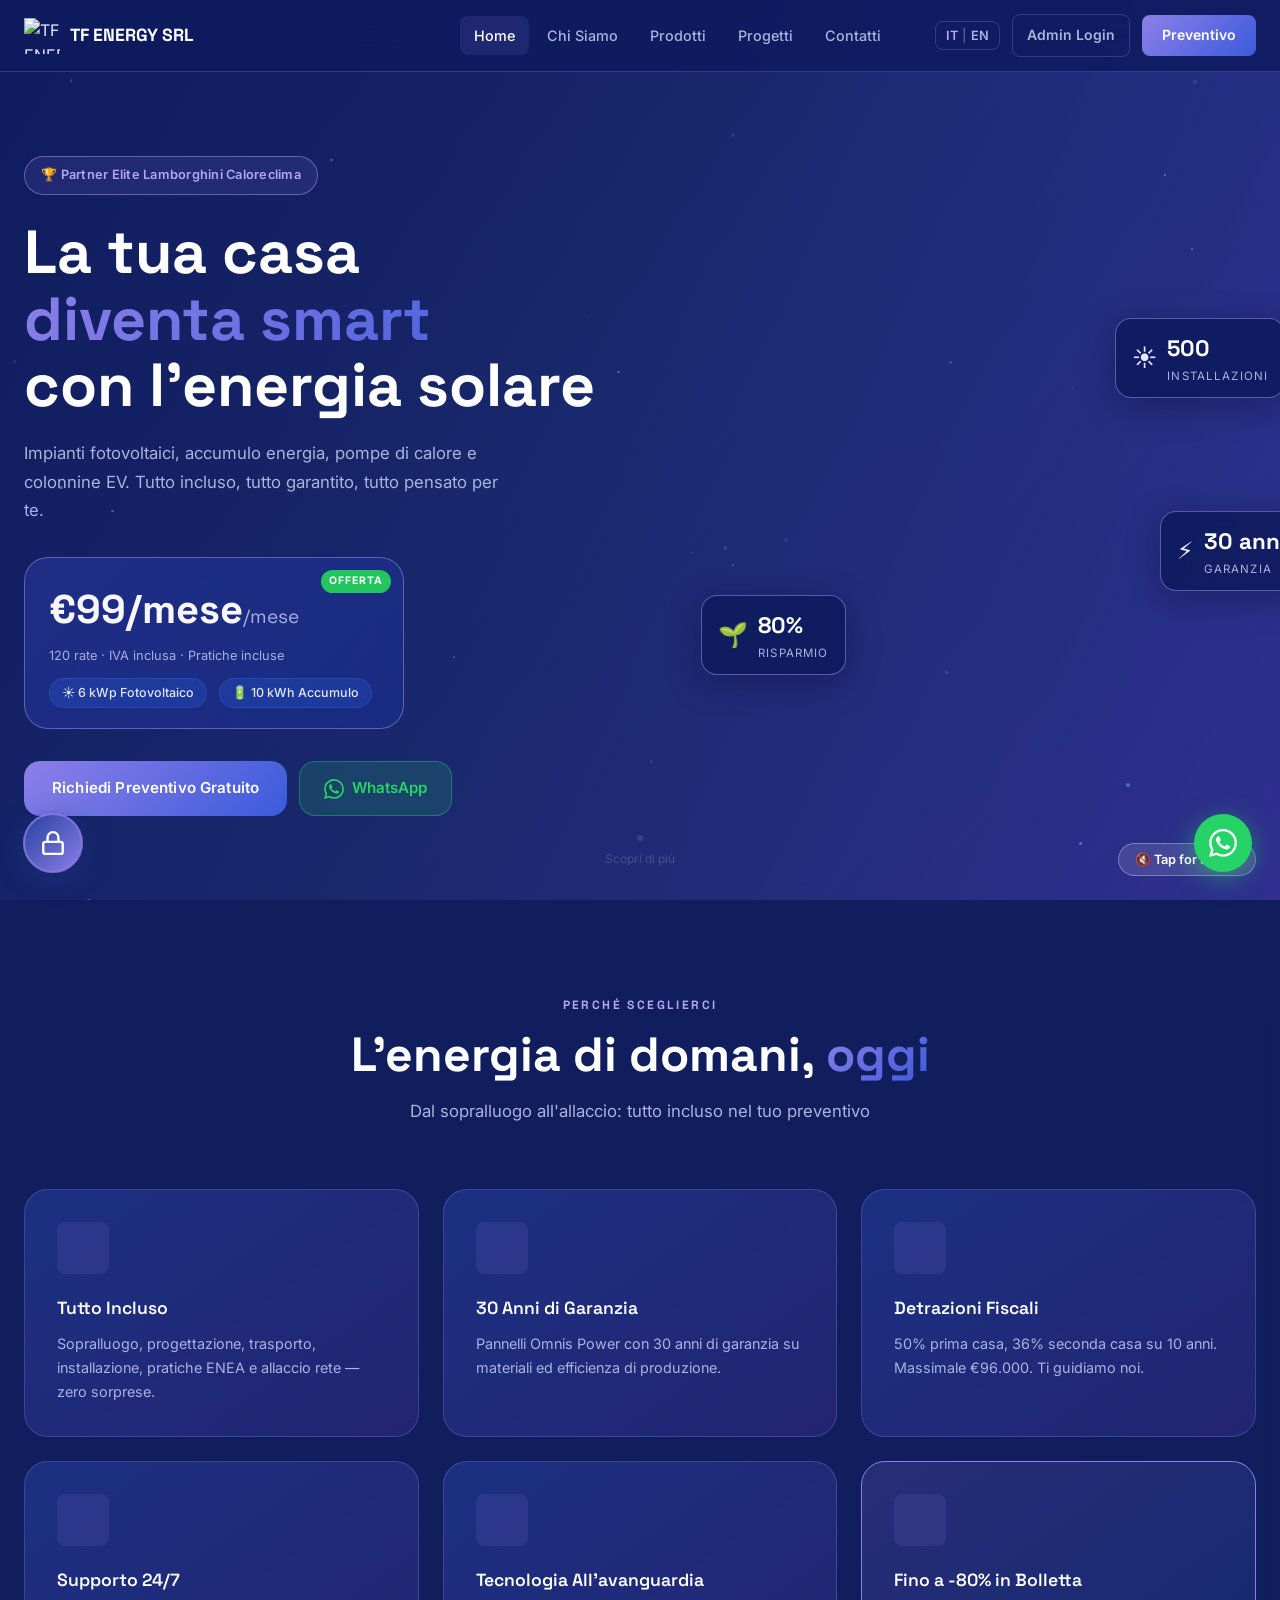
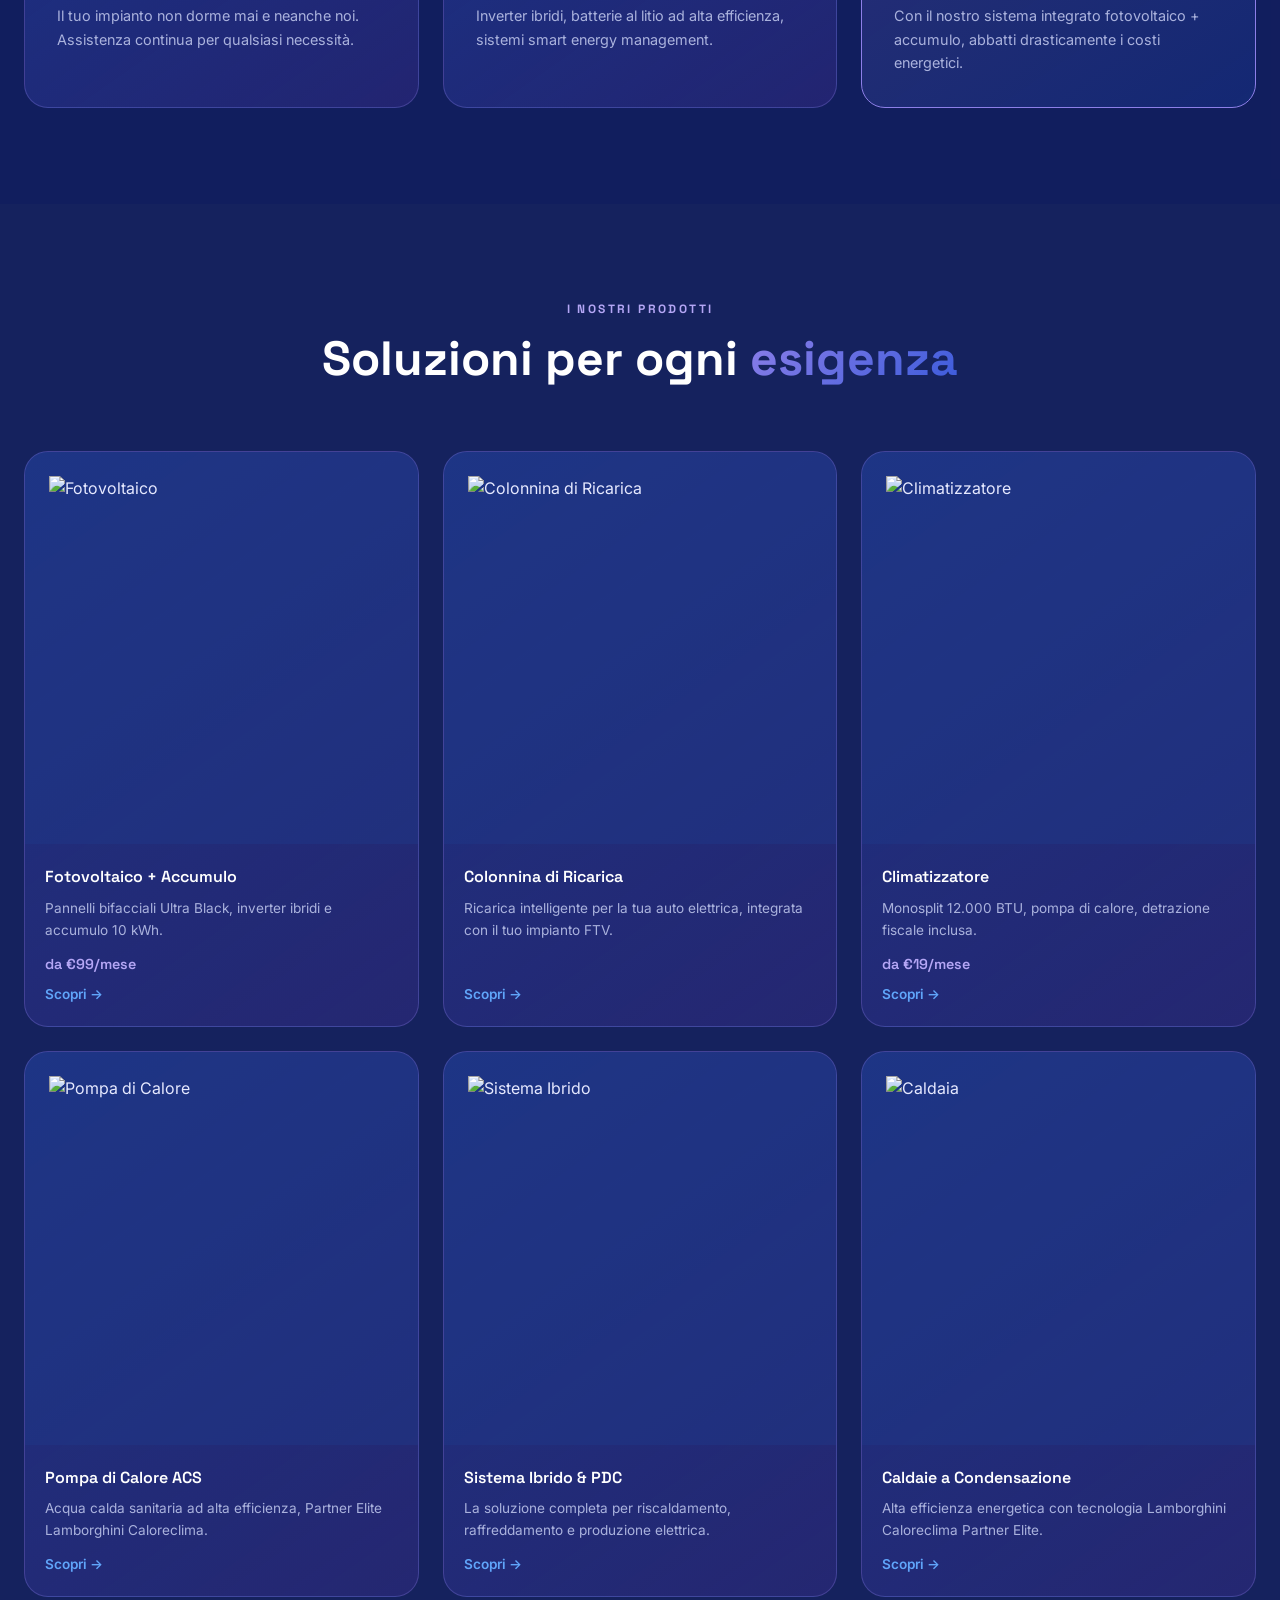
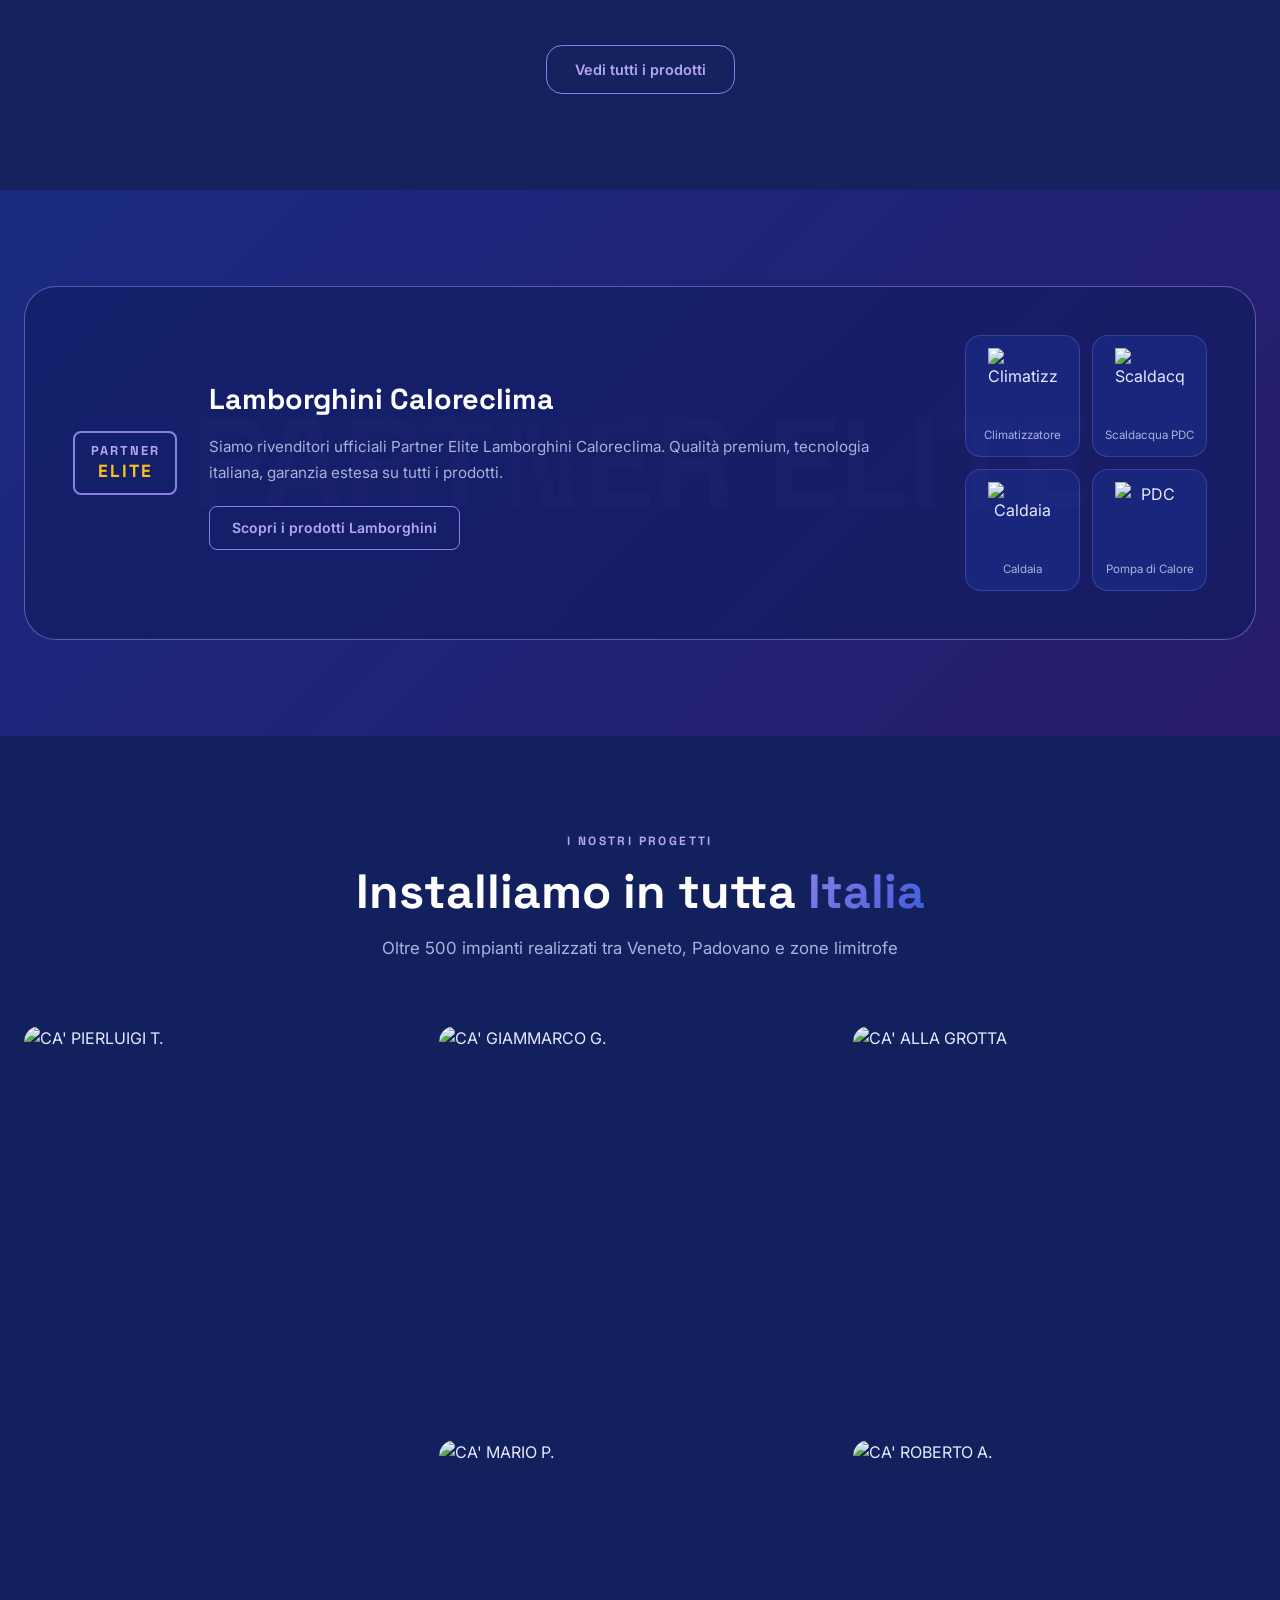
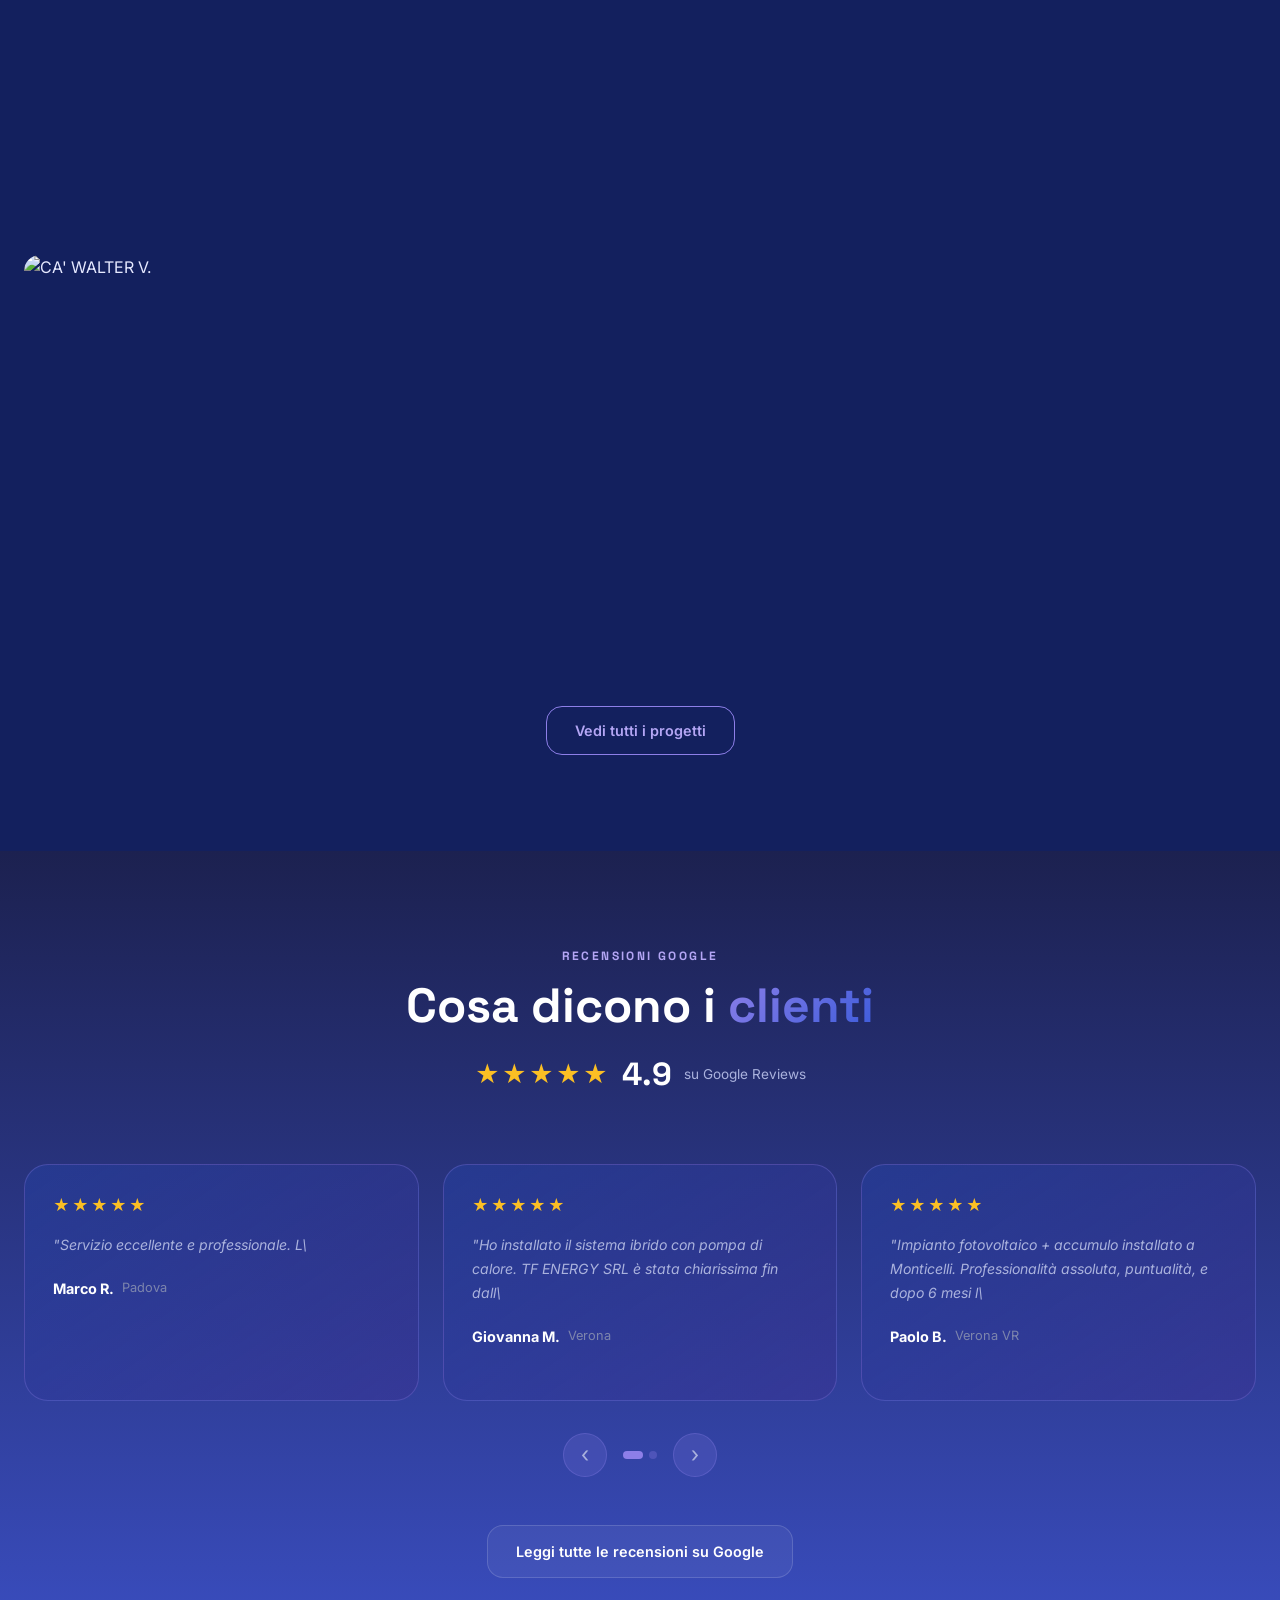
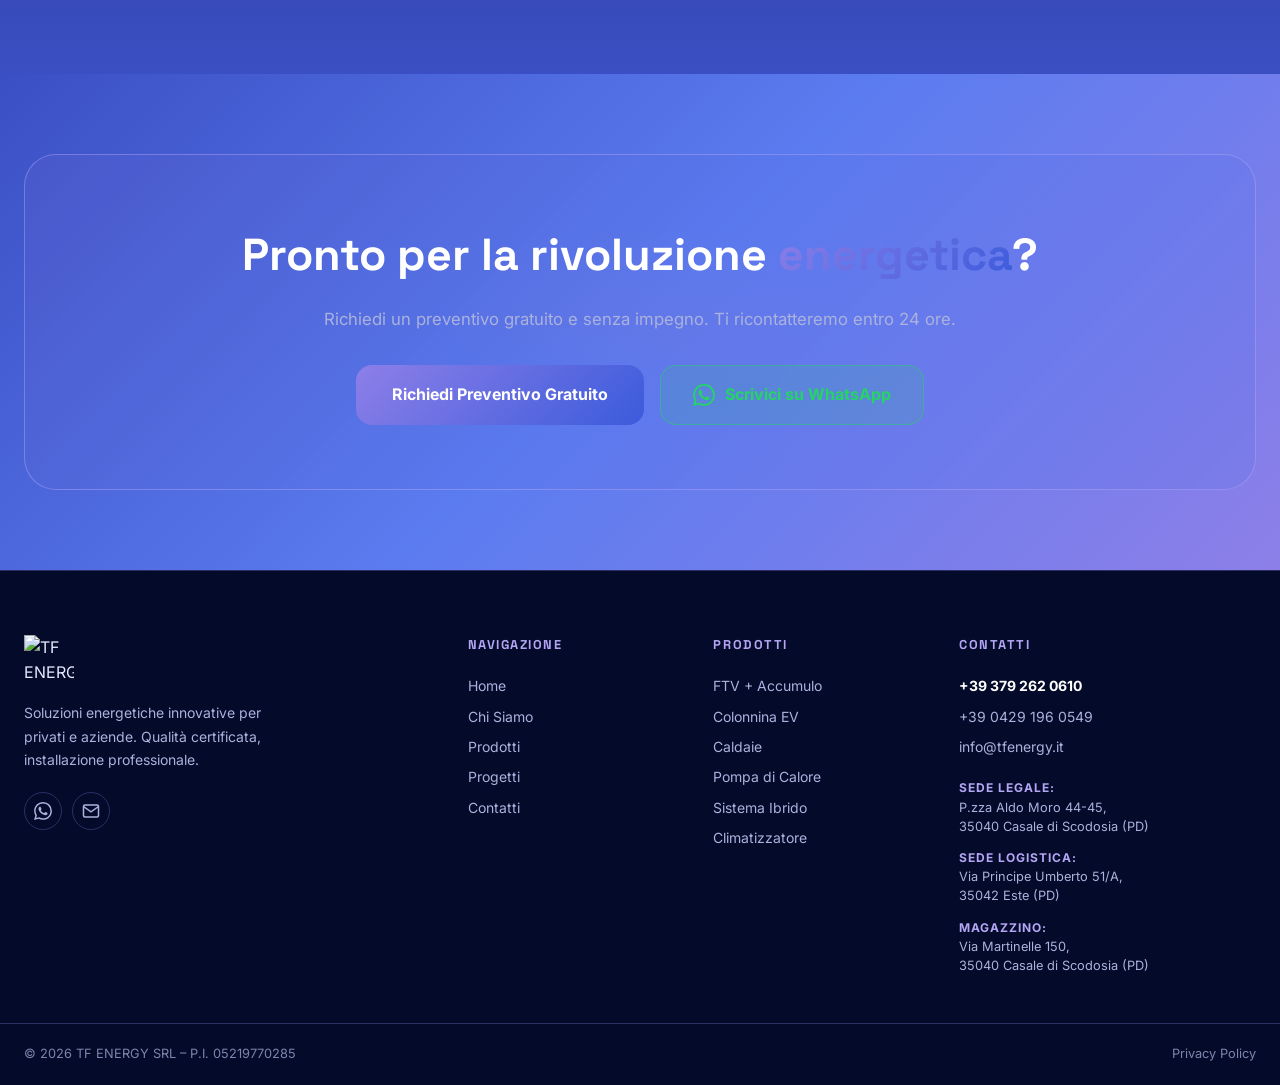
==== commit 4b49cb9a: "Update TF Energy website navigation and mobile layout" ====
--- a/index.html
+++ b/index.html
@@ -10,7 +10,92 @@
 <link href="https://fonts.googleapis.com/css2?family=Inter:wght@300;400;500;600;700;800;900&family=Space+Grotesk:wght@400;500;600;700&display=swap" rel="stylesheet"/>
 <link rel="stylesheet" href="style.css"/>
 <!-- Lucide Icons -->
-<script src="https://unpkg.com/lucide@latest/dist/umd/lucide.min.js"></script>
+<script src="https://cdnjs.cloudflare.com/ajax/libs/lucide/0.263.1/umd/lucide.min.js"></script>
+<style>
+
+  /* ── Floating Admin Button ── */
+  .fab-admin {
+    position: fixed;
+    bottom: 28px;
+    left: 24px;
+    z-index: 9999;
+    width: 58px;
+    height: 58px;
+    border-radius: 50%;
+    background: linear-gradient(135deg, #2540a0 0%, #8d7fe8 100%);
+    display: flex;
+    align-items: center;
+    justify-content: center;
+    box-shadow: 0 6px 24px rgba(37,64,160,.5), 0 2px 8px rgba(0,0,0,.25);
+    text-decoration: none;
+    transition: transform .22s cubic-bezier(.34,1.56,.64,1), box-shadow .22s;
+    overflow: visible;
+  }
+  .fab-admin:hover {
+    transform: scale(1.13);
+    box-shadow: 0 10px 36px rgba(141,127,232,.6), 0 4px 12px rgba(0,0,0,.3);
+  }
+  /* Pulse rings */
+  .fab-admin-ring {
+    position: absolute;
+    inset: -1px;
+    border-radius: 50%;
+    border: 2px solid rgba(141,127,232,.55);
+    animation: fab-pulse 2.2s ease-out infinite;
+    pointer-events: none;
+  }
+  .fab-admin-ring2 {
+    animation-delay: 1.1s;
+  }
+  @keyframes fab-pulse {
+    0%   { transform: scale(1);   opacity: .7; }
+    70%  { transform: scale(1.7); opacity: 0;  }
+    100% { transform: scale(1.7); opacity: 0;  }
+  }
+  /* Label tooltip */
+  .fab-admin-label {
+    position: absolute;
+    left: calc(100% + 10px);
+    top: 50%;
+    transform: translateY(-50%) translateX(-6px);
+    background: #1e293b;
+    color: #fff;
+    font-size: .78rem;
+    font-weight: 700;
+    letter-spacing: .04em;
+    padding: 5px 10px;
+    border-radius: 8px;
+    white-space: nowrap;
+    opacity: 0;
+    pointer-events: none;
+    transition: opacity .18s, transform .18s;
+    box-shadow: 0 2px 10px rgba(0,0,0,.25);
+  }
+  .fab-admin-label::after {
+    content: '';
+    position: absolute;
+    right: 100%;
+    top: 50%;
+    transform: translateY(-50%);
+    border: 5px solid transparent;
+    border-right-color: #1e293b;
+  }
+  .fab-admin:hover .fab-admin-label {
+    opacity: 1;
+    transform: translateY(-50%) translateX(0);
+  }
+  .fab-admin-icon { flex-shrink: 0; }
+  /* Dark mode */
+  @media (prefers-color-scheme: dark) {
+    .fab-admin { box-shadow: 0 6px 24px rgba(141,127,232,.45), 0 2px 8px rgba(0,0,0,.5); }
+    .fab-admin-label { background: #0f172a; }
+    .fab-admin-label::after { border-right-color: #0f172a; }
+  }
+  /* Mobile — push slightly higher to avoid nav bars */
+  @media (max-width: 700px) {
+    .fab-admin { bottom: 22px; left: 18px; width: 54px; height: 54px; }
+  }
+</style>
 </head>
 <body>
 
@@ -61,12 +146,13 @@
       <button class="lang-toggle" id="lang-toggle" title="Switch language">
         <span class="lang-it active">IT</span><span class="lang-sep">|</span><span class="lang-en">EN</span>
       </button>
+      <a href="admin.html" class="btn-admin-nav" data-it="Admin Login" data-en="Admin Login">Admin Login</a>
       <a href="contact.html" class="btn-cta-nav" data-it="Preventivo" data-en="Get Quote">Preventivo</a>
       <button class="hamburger" id="hamburger" aria-label="Menu">
         <span></span><span></span><span></span>
       </button>
     </div>
-  </nav>
+    </nav>
 </header>
 
 <!-- ══════════════════════════════════
@@ -90,7 +176,7 @@
       </p>
       <div class="hero-price-card reveal-up">
         <div class="price-badge" data-it="OFFERTA" data-en="OFFER">OFFERTA</div>
-        <div class="price-main">€139<span>/mese</span></div>
+        <div class="price-main">€99/mese<span>/mese</span></div>
         <div class="price-sub" data-it="120 rate · IVA inclusa · Pratiche incluse" data-en="120 installments · VAT included · Paperwork included">120 rate · IVA inclusa · Pratiche incluse</div>
         <div class="price-features">
           <span>☀️ 6 kWp Fotovoltaico</span>
@@ -192,7 +278,7 @@
         <div class="prod-body">
           <h3 data-it="Fotovoltaico + Accumulo" data-en="Solar + Storage">Fotovoltaico + Accumulo</h3>
           <p data-it="Pannelli bifacciali Ultra Black, inverter ibridi e accumulo 10 kWh." data-en="Bifacial Ultra Black panels, hybrid inverters and 10 kWh storage.">Pannelli bifacciali Ultra Black, inverter ibridi e accumulo 10 kWh.</p>
-          <div class="prod-price">da €139/mese</div>
+          <div class="prod-price">da €99/mese</div>
           <span class="prod-link" data-it="Scopri →" data-en="Discover →">Scopri →</span>
         </div>
       </a>
@@ -430,7 +516,6 @@
         <a href="products.html" data-it="Prodotti" data-en="Products">Prodotti</a>
         <a href="projects.html" data-it="Progetti" data-en="Projects">Progetti</a>
         <a href="contact.html" data-it="Contatti" data-en="Contacts">Contatti</a>
-        <a href="admin.html" data-it="Admin" data-en="Admin">Admin</a>
       </div>
       <div class="footer-nav-col">
         <h4 data-it="Prodotti" data-en="Products">Prodotti</h4>
@@ -468,5 +553,17 @@
 </a>
 
 <script src="main.js"></script>
+
+<!-- ══ Floating Admin Button ══ -->
+<a href="admin.html" class="fab-admin" title="Area Amministrativa" aria-label="Accedi al pannello admin">
+  <span class="fab-admin-ring"></span>
+  <span class="fab-admin-ring fab-admin-ring2"></span>
+  <svg class="fab-admin-icon" xmlns="http://www.w3.org/2000/svg" width="26" height="26" viewBox="0 0 24 24" fill="none" stroke="#fff" stroke-width="2.2" stroke-linecap="round" stroke-linejoin="round">
+    <rect x="3" y="11" width="18" height="11" rx="2" ry="2"/>
+    <path d="M7 11V7a5 5 0 0 1 10 0v4"/>
+  </svg>
+  <span class="fab-admin-label">Admin</span>
+</a>
+
 </body>
 </html>
--- a/style.css
+++ b/style.css
@@ -110,6 +110,8 @@
 .lang-it.active,.lang-en.active{color:var(--lavender-light)}
 .lang-sep{opacity:0.4}
 .btn-cta-nav{padding:9px 20px;background:var(--gradient-accent);color:var(--white);border-radius:var(--radius-sm);font-size:0.875rem;font-weight:600;transition:var(--transition);white-space:nowrap}
+.btn-admin-nav{display:inline-flex;align-items:center;gap:6px;padding:9px 14px;color:var(--text-secondary);border:1px solid var(--border-color);border-radius:var(--radius-sm);font-size:0.875rem;font-weight:600;transition:var(--transition);white-space:nowrap}
+.btn-admin-nav:hover{color:var(--white);border-color:var(--lavender);background:rgba(141,127,232,.12)}
 .btn-cta-nav:hover{transform:translateY(-1px);box-shadow:0 4px 20px rgba(124,111,212,0.4)}
 .hamburger{display:none;flex-direction:column;gap:5px;padding:8px}
 .hamburger span{display:block;width:22px;height:2px;background:var(--white);border-radius:1px;transition:var(--transition)}
@@ -424,6 +426,7 @@
   .admin-layout{grid-template-columns:1fr}
 }
 @media(max-width:768px){
+   .launch-video-bg{object-fit:contain;background:#0f1b5e}
   .nav-links{position:fixed;top:var(--nav-height);left:0;right:0;background:rgba(10,18,70,0.98);flex-direction:column;padding:24px;gap:4px;transform:translateY(-120%);transition:transform 0.3s ease;z-index:999;max-height:calc(100vh - var(--nav-height));overflow-y:auto}
   .nav-links.open{transform:translateY(0)}
   .hamburger{display:flex}
